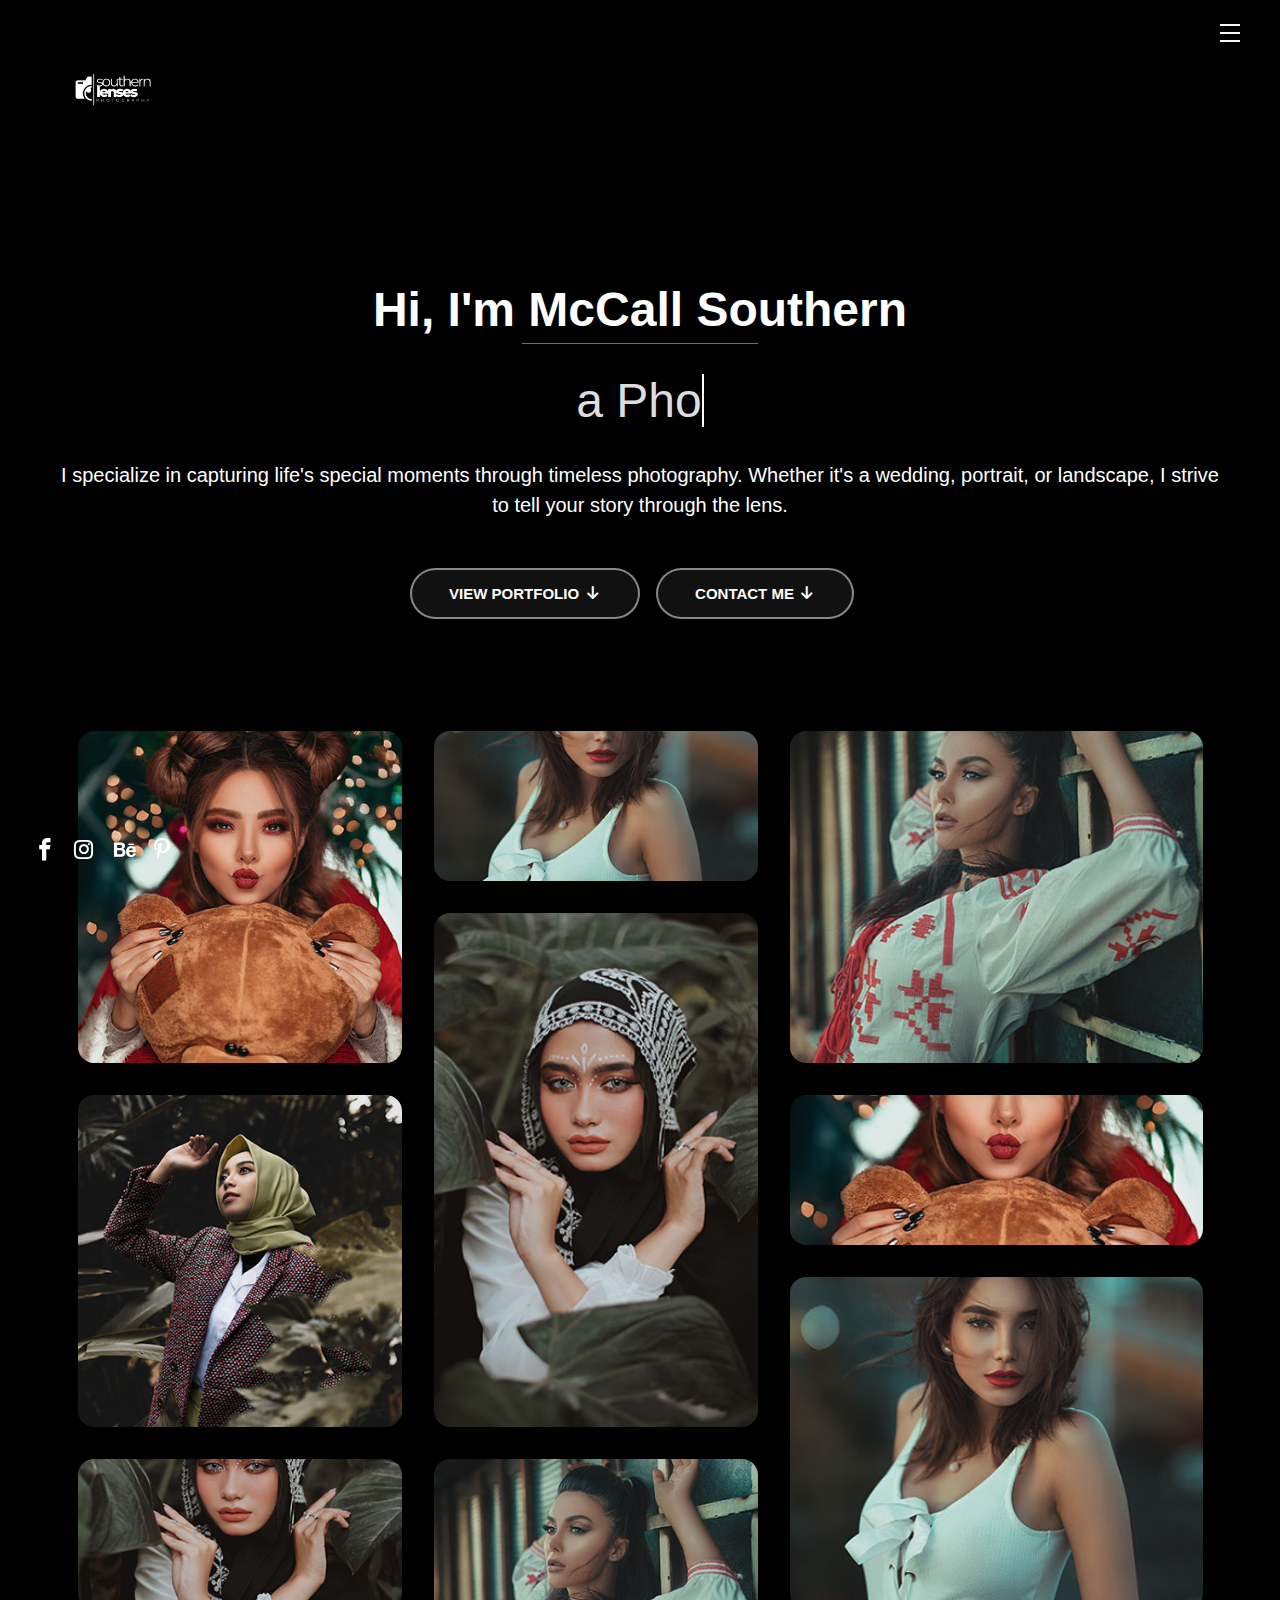
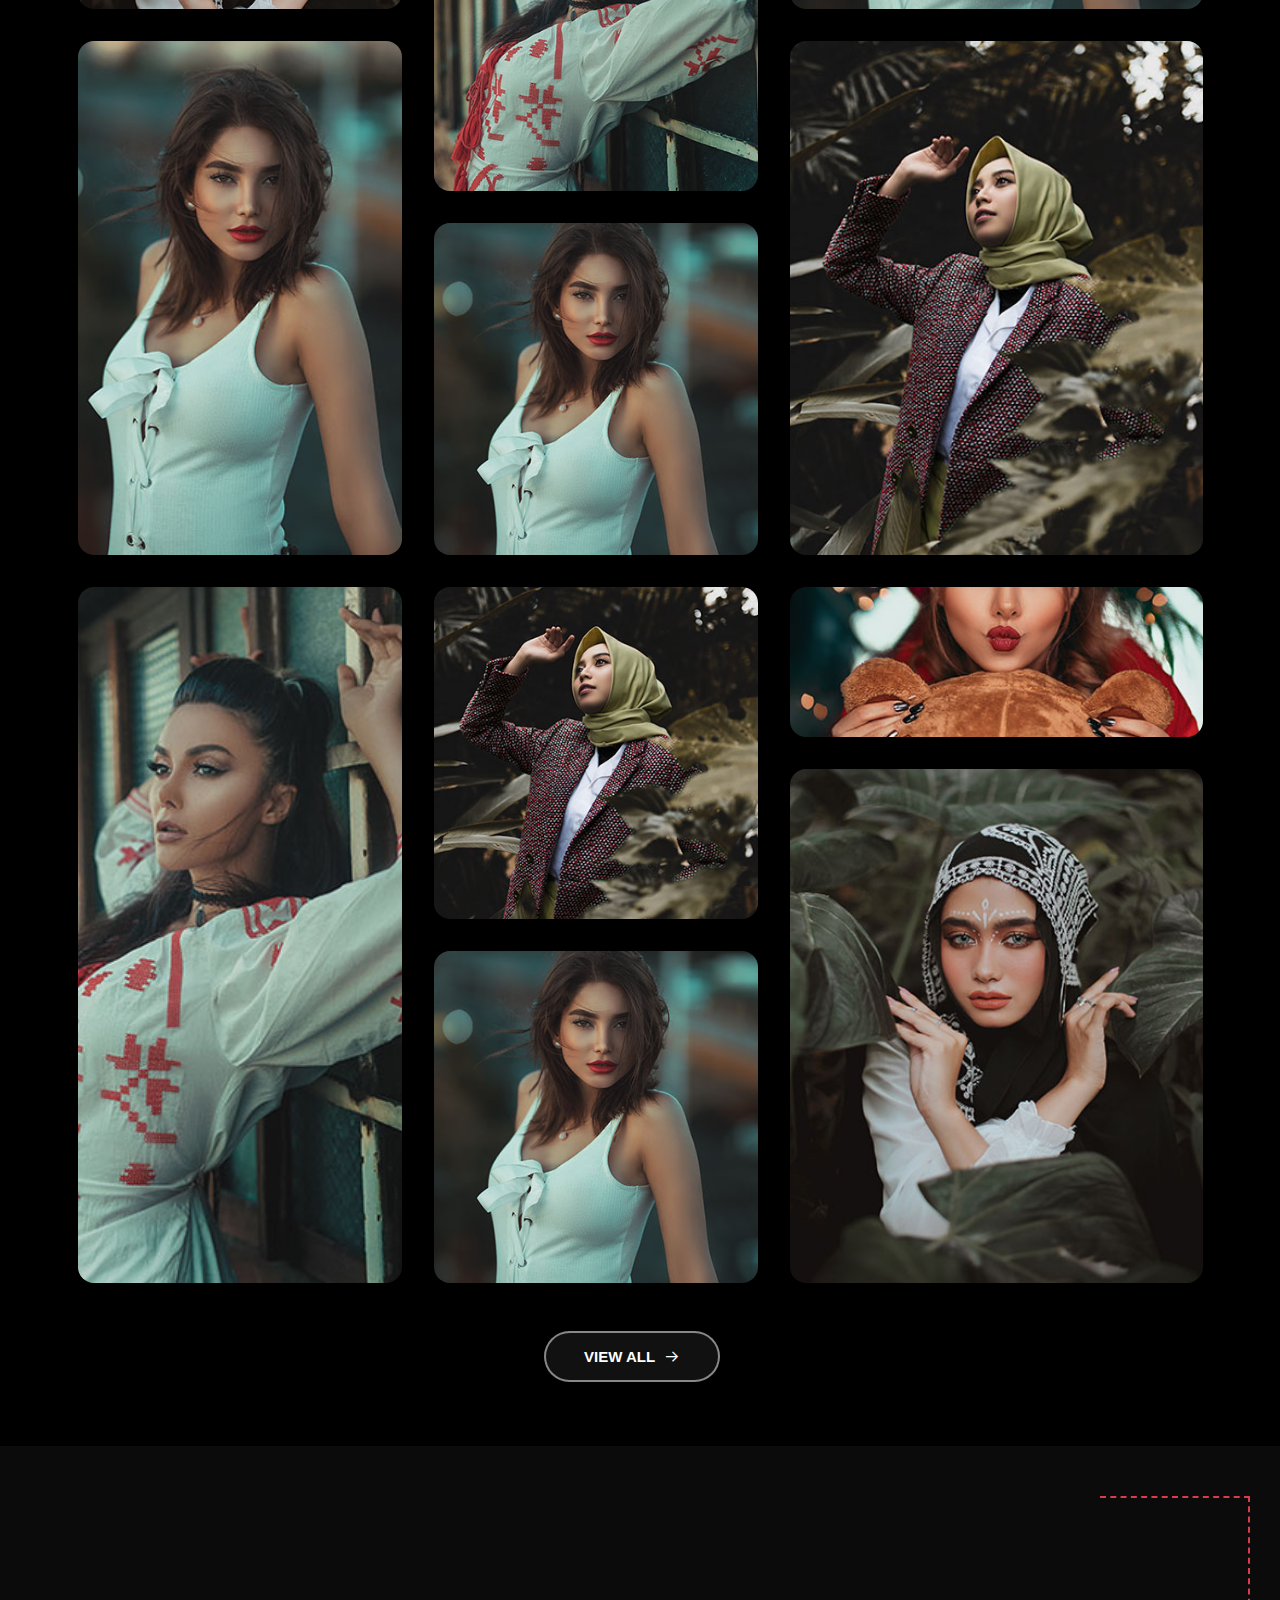
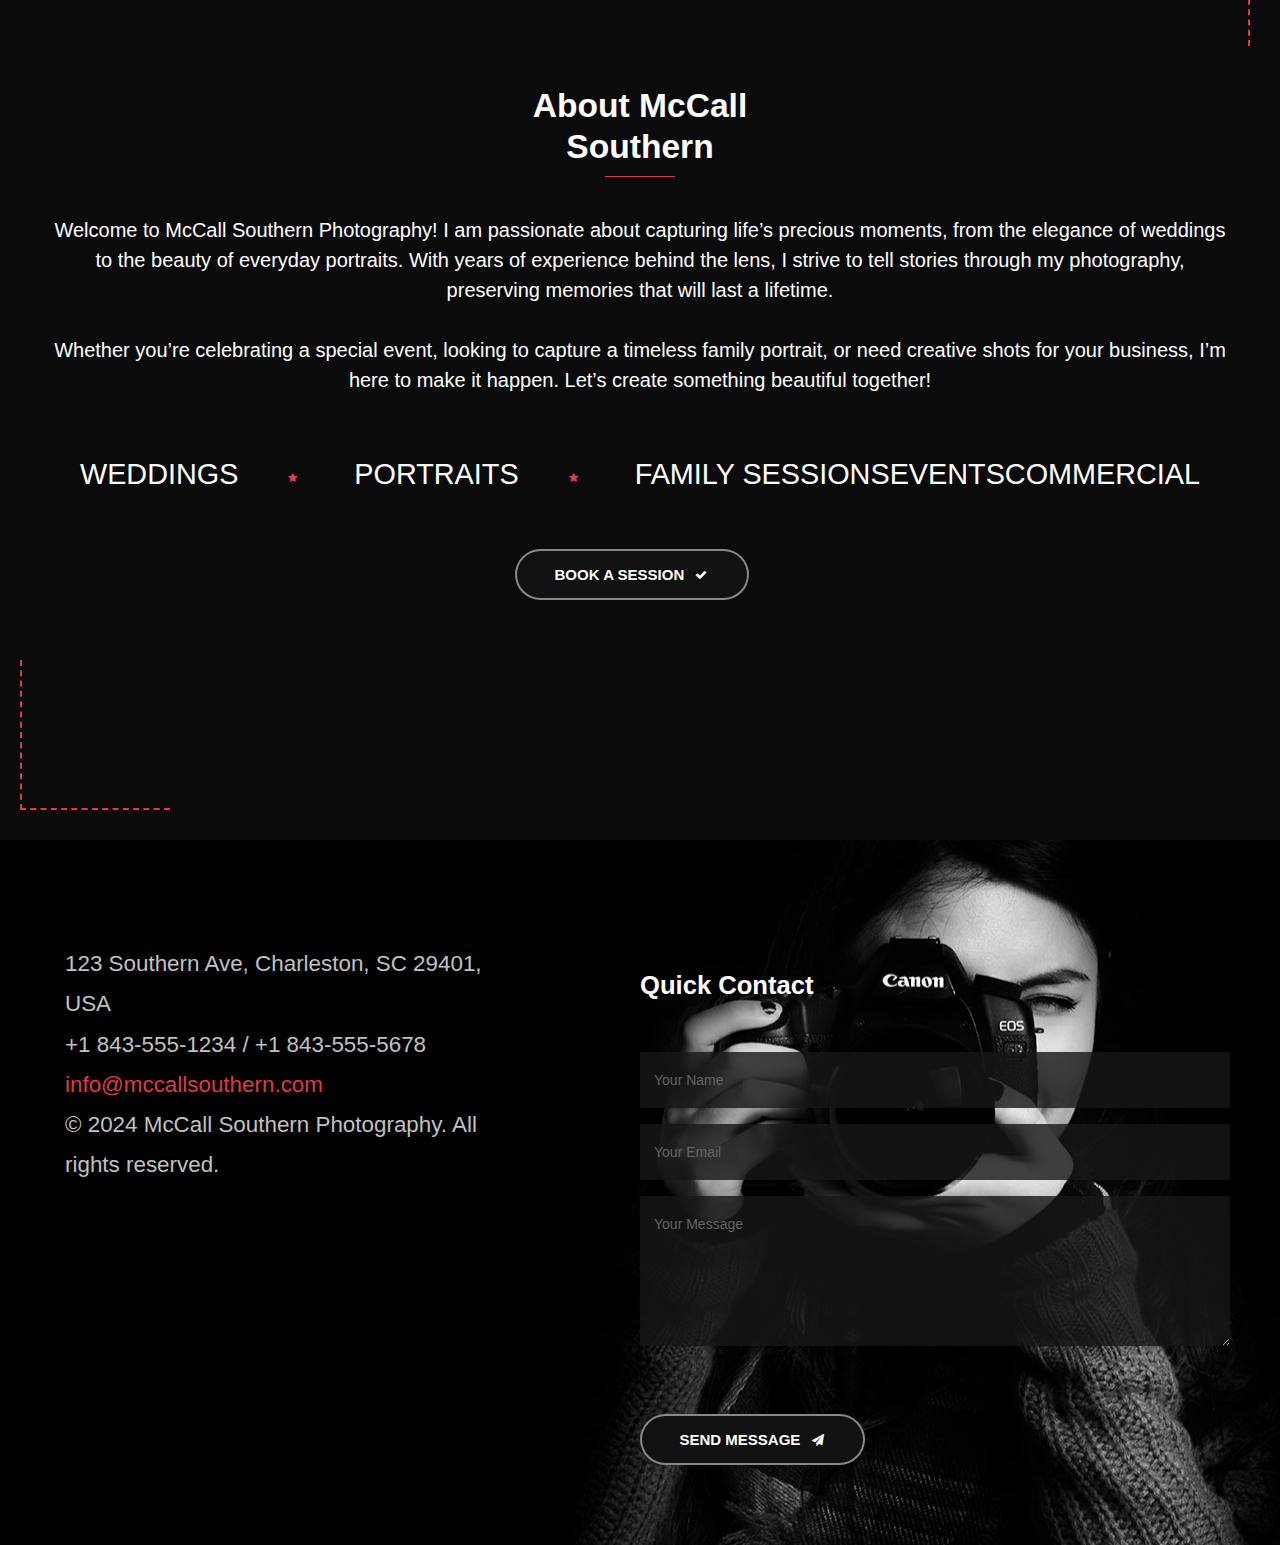
==== index.html @ d6b061a8 "Implemented most of the functionalities including stripe" ====
<!DOCTYPE html>
<html>

<head>
    <!-- Updated title for branding and SEO -->
    <title>McCall Southern Photography - Professional Photographer Portfolio & Services</title>

    <!-- Standard meta tags -->
    <meta charset="utf-8">
    <meta http-equiv="X-UA-Compatible" content="IE=edge">
    <meta name="viewport" content="width=device-width, initial-scale=1.0">
    <meta name="format-detection" content="telephone=no">
    <meta name="apple-mobile-web-app-capable" content="yes">

    <!-- Updated meta for SEO -->
    <meta name="author" content="McCall Southern Photography">
    <meta name="keywords" content="photography, professional photography, portfolio, wedding photography, event photography, family portraits, online galleries, photography services, photo editing, photo studio, McCall Southern">
    <meta name="description" content="McCall Southern Photography offers professional photography services including wedding photography, portraits, and events. Explore our portfolio and book sessions online.">

    <!-- Social media meta tags for improved sharing -->
    <meta property="og:title" content="McCall Southern Photography - Professional Photographer Portfolio & Services">
    <meta property="og:description" content="Explore McCall Southern Photography's portfolio and book professional photography sessions online. Offering weddings, portraits, events, and more.">
    <meta property="og:image" content="https://yourwebsite.com/assets/og-image.jpg">
    <!-- Replace with actual image URL -->
    <meta property="og:url" content="https://yourwebsite.com">
    <meta name="twitter:card" content="summary_large_image">
    <meta name="twitter:title" content="McCall Southern Photography">
    <meta name="twitter:description" content="Explore McCall Southern Photography's portfolio and book professional photography sessions online.">

    <!-- Canonical URL for SEO -->
    <link rel="canonical" href="https://yourwebsite.com">

    <!-- Stylesheets -->
    <link rel="stylesheet" type="text/css" href="css/normalize.css">
    <link rel="stylesheet" type="text/css" href="css/vendor.css">
    <link rel="stylesheet" type="text/css" href="fonts/icomoon/icomoon.css">
    <link rel="stylesheet" type="text/css" href="style.css">

    <!-- Favicon for branding -->
    <link rel="icon" href="images/favicon.ico" type="image/x-icon">
    <!-- Replace with actual favicon -->
</head>


<body class="bg-black">

    <div class="preloader">
        <svg>
	  <g>
	    <path d="M 50,100 A 1,1 0 0 1 50,0"/>
	  </g>
	  <g>
	    <path d="M 50,75 A 1,1 0 0 0 50,-25"/>
	  </g>
	  <defs>
	    <linearGradient id="gradient" x1="0%" y1="0%" x2="0%" y2="100%">
	      <stop offset="0%" style="stop-color:#FF56A1;stop-opacity:1" />
	      <stop offset="100%" style="stop-color:#FF9350;stop-opacity:1" />
	    </linearGradient>
	  </defs>
	</svg>
    </div>

    <div class="nav nav-overlay">
        <div class="nav__content">
            <ul class="nav__list">
                <li class="nav__list-item active-nav"><a href="index.html" class="hover-target">Home</a></li>
                <li class="nav__list-item"><a href="about.html" class="hover-target">About</a></li>
                <li class="nav__list-item"><a href="services.html" class="hover-target">Services</a></li>
                <li class="nav__list-item"><a href="portfolio.html" class="hover-target">Portfolio</a></li>
                <li class="nav__list-item"><a href="testimonials.html" class="hover-target">Testimonials</a></li>
                <li class="nav__list-item"><a href="blog.php" class="hover-target">Blog</a></li>
                <li class="nav__list-item"><a href="faq.html" class="hover-target">FAQ</a></li>
                <li class="nav__list-item"><a href="shop.php" class="hover-target">Shop</a></li>
                <li class="nav__list-item"><a href="cart.php" class="hover-target">Cart</a></li>
                <li class="nav__list-item"><a href="contact.html" class="hover-target">Contact</a></li>
            </ul>
        </div>
    </div>

    <header id="header" class="light">
        <div id="header-wrap">
            <nav id="navbar">
                <div class="main-logo">
                    <a href="index.html">
                        <img src="images/logo.png" alt="McCall Southern Photography Logo" style="max-width: 150px; height: auto;">
                    </a>
                </div>


                <div class="action-menu">
                    <input id="menu-toggle" type="checkbox" />
                    <label class="menu-btn" for="menu-toggle">
                        <span></span>
                    </label>
                </div>
                <!--action-menu-->
            </nav>
        </div>
        <!--header-wrap-->
    </header>


    <div id="billboard">
        <div class="container">
            <div class="row">
                <div class="billboard-content d-flex mt-6 align-center">

                    <div class="light text-center">
                        <!-- Updated title with business name -->
                        <h1 class="section-title mb-4">Hi, <strong>I'm McCall Southern</strong></h1>

                        <!-- Updated typewriter effect with business-related roles -->
                        <span class="designation typewrite" data-period="500" data-type='[ "a Photographer", "Visual Storyteller", "Capturing Timeless Moments" ]'></span>

                        <!-- Updated description with relevant content -->
                        <p class="pt-3">I specialize in capturing life's special moments through timeless photography. Whether it's a wedding, portrait, or landscape, I strive to tell your story through the lens.</p>

                        <div class="button-container d-flex justify-content-center mt-5">
                            <!-- Updated buttons with appropriate links -->
                            <a href="portfolio.html" class="btn btn-pill btn-large btn-outline-light mr-3"><span>View Portfolio</span><i class="icon icon-arrow-down2"></i></a>

                            <a href="contact.html" class="btn btn-pill btn-large btn-outline-light mr-3"><span>Contact Me</span><i class="icon icon-arrow-down2"></i></a>
                        </div>
                        <!--button-box-->
                    </div>
                    <!--text-content-->

                    <!-- Social links remain unchanged, but you can update them with the business' actual links -->
                    <div class="social-links">
                        <ul class="list-unstyled d-flex">
                            <li class="mr-3"><a href="#"><i class="icon icon-facebook m-1"></i></a></li>
                            <li class="mr-3"><a href="#"><i class="icon icon-instagram m-1"></i></a></li>
                            <li class="mr-3"><a href="#"><i class="icon icon-behance m-1"></i></a></li>
                            <li><a href="#"><i class="icon icon-pinterest-p m-1"></i></a></li>
                        </ul>
                    </div>
                    <!--social-links-->
                </div>
            </div>
        </div>
    </div>

    <!--billboard-->

    <section class="portfolio-wrap fancyboxeffect light padding-medium">


        <div class="d-flex flex-wrap col-md-12">
            <div class="portfolio-container">
                <div>
                    <a class="image-link" rel="gallery" href="images/largemodel1.jpg">
                        <img src="images/model1.jpg" alt="model" class="galleryImg">
                    </a>
                </div>
                <div>
                    <a class="image-link" href="images/largemodel2.jpg">
                        <img src="images/model2.jpg" alt="model" class="galleryImg">
                    </a>
                </div>
                <div>
                    <a class="image-link" href="images/largemodel3.jpg">
                        <img src="images/model3.jpg" alt="model" class="galleryImg">
                    </a>
                </div>
                <div>
                    <a class="image-link" href="images/largemodel4.jpg">
                        <img src="images/model4.jpg" alt="model" class="galleryImg">
                    </a>
                </div>
                <div>
                    <a class="image-link" href="images/largemodel5.jpg">
                        <img src="images/model5.jpg" alt="model" class="galleryImg">
                    </a>
                </div>
                <div>
                    <a class="image-link" href="images/largemodel6.jpg">
                        <img src="images/model1.jpg" alt="model" class="galleryImg">
                    </a>
                </div>
                <div>
                    <a class="image-link" href="images/largemodel5.jpg">
                        <img src="images/model5.jpg" alt="model" class="galleryImg">
                    </a>
                </div>
                <div>
                    <a class="image-link" href="images/largemodel2.jpg">
                        <img src="images/model2.jpg" alt="model" class="galleryImg">
                    </a>
                </div>

                <div>
                    <a class="image-link" href="images/largemodel2.jpg">
                        <img src="images/model2.jpg" alt="model" class="galleryImg">
                    </a>
                </div>
                <div>
                    <a class="image-link" href="images/largemodel3.jpg">
                        <img src="images/model3.jpg" alt="model" class="galleryImg">
                    </a>
                </div>
                <div>
                    <a class="image-link" href="images/largemodel4.jpg">
                        <img src="images/model4.jpg" alt="model" class="galleryImg">
                    </a>
                </div>
                <div>
                    <a class="image-link" href="images/largemodel2.jpg">
                        <img src="images/model2.jpg" alt="model" class="galleryImg">
                    </a>
                </div>
                <div>
                    <a class="image-link" href="images/largemodel3.jpg">
                        <img src="images/model3.jpg" alt="model" class="galleryImg">
                    </a>
                </div>
                <div>
                    <a class="image-link" href="images/largemodel4.jpg">
                        <img src="images/model4.jpg" alt="model" class="galleryImg">
                    </a>
                </div>
                <div>
                    <a class="image-link" href="images/largemodel2.jpg">
                        <img src="images/model2.jpg" alt="model" class="galleryImg">
                    </a>
                </div>

                <div>
                    <a class="image-link" href="images/largemodel1.jpg">
                        <img src="images/model1.jpg" alt="model" class="galleryImg">
                    </a>
                </div>
                <div>
                    <a class="image-link" href="images/largemodel5.jpg">
                        <img src="images/model5.jpg" alt="model" class="galleryImg">
                    </a>
                </div>

            </div>
        </div>
        <!--col-md-12-->

        <div class="pix_btn btn-click text-center">
            <a href="#" class="btn btn-pill btn-large btn-outline-light mr-3"><span>View all</span> 
		<i class="icon icon-arrow-thin-right"></i></a>
        </div>

    </section>

    <section class="about-us bg-grey light padding-xlarge">
        <div class="container">
            <div class="row">
                <div class="border-top-right"></div>
                <!--border-top-right-->
                <div class="border-left-bottom"></div>
                <!--border-left-bottom-->
                <div class="section-header text-center">
                    <h2 class="section-title mb-5">About McCall Southern</h2>
                    <p>Welcome to McCall Southern Photography! I am passionate about capturing life’s precious moments, from the elegance of weddings to the beauty of everyday portraits. With years of experience behind the lens, I strive to tell stories
                        through my photography, preserving memories that will last a lifetime.</p>
                    <p>Whether you’re celebrating a special event, looking to capture a timeless family portrait, or need creative shots for your business, I’m here to make it happen. Let’s create something beautiful together!</p>
                </div>
                <div class="pg-features flex-container mt-4">
                    <ul class="list-unstyled m-auto d-flex text-uppercase">
                        <li><a href="#">Weddings</a><i class="icon icon-star"></i></li>
                        <li><a href="#">Portraits</a><i class="icon icon-star"></i></li>
                        <li><a href="#">Family Sessions</a></li>
                        <li><a href="#">Events</a></li>
                        <li><a href="#">Commercial</a></li>
                    </ul>
                </div>
                <!--pg-features-->
            </div>
            <div class="pix_btn btn-click text-center mt-5">
                <a href="contact.html" class="btn btn-pill btn-large btn-outline-light mr-3" data-hover="click">
                    <span>Book a Session</span>
                    <i class="icon icon-check"></i>
                </a>
            </div>
        </div>
    </section>


    <footer id="footer" class="bg-black light padding-xlarge" style="background-image: url(images/photography.jpg); background-position: right; background-repeat: no-repeat;">
        <div class="container">
            <div class="row">
                <div class="contact-information mt-4 d-flex">
                    <div class="contact-detail col-md-6">
                        <div class="detail mr-6 mb-4">
                            <ul class="list-unstyled colored-grey text-large">
                                <li>123 Southern Ave, Charleston, SC 29401, USA</li>
                                <li>+1 843-555-1234 / +1 843-555-5678</li>
                                <li><a href="mailto:info@mccallsouthern.com" class="colored">info@mccallsouthern.com</a></li>
                                <li>© 2024 McCall Southern Photography. All rights reserved.</li>
                            </ul>
                        </div>
                        <!--detail-->
                    </div>
                    <!--contact-detail-->

                    <div class="col-md-6 p-0">
                        <div class="container">
                            <div class="row">
                                <h3>Quick Contact</h3>
                                <form action="https://www.mccallsouthern.com/contact.php" class="contact-form d-flex flex-wrap mt-4">
                                    <input type="text" name="name" placeholder="Your Name" class="name mb-3" required>
                                    <input type="email" name="email" placeholder="Your Email" class="mb-3" required>
                                    <textarea name="message" placeholder="Your Message" style="height: 150px;" required></textarea>

                                    <div class="pix_btn btn-click text-center mt-5">
                                        <button type="submit" class="btn btn-pill btn-large btn-outline-light mr-3" data-hover="click">
                                            <span>Send Message</span>
                                            <i class="icon icon-paper-plane"></i>
                                        </button>
                                    </div>
                                </form>
                            </div>
                        </div>
                    </div>
                    <!--col-md-6-->
                </div>
                <!--contact-information-->
            </div>
        </div>
    </footer>

    <script src="js/jquery-1.11.0.min.js"></script>
    <script type="text/javascript" src="js/plugins.js"></script>
    <script type="text/javascript" src="js/script.js"></script>

</body>


</html>
---- fonts/icomoon/icomoon.css ----
@font-face {
  font-family: 'icomoon';
  src:  url('fonts/icomoonc471.eot?lvocsa');
  src:  url('fonts/icomoonc471.eot?lvocsa#iefix') format('embedded-opentype'),
    url('fonts/icomoonc471.ttf?lvocsa') format('truetype'),
    url('fonts/icomoonc471.woff?lvocsa') format('woff'),
    url('fonts/icomoonc471.svg?lvocsa#icomoon') format('svg');
  font-weight: normal;
  font-style: normal;
  font-display: block;
}

[class^="icon-"], [class*=" icon-"] {
  /* use !important to prevent issues with browser extensions that change fonts */
  font-family: 'icomoon' !important;
  speak: never;
  font-style: normal;
  font-weight: normal;
  font-variant: normal;
  text-transform: none;
  line-height: 1;

  /* Better Font Rendering =========== */
  -webkit-font-smoothing: antialiased;
  -moz-osx-font-smoothing: grayscale;
}

.icon-fullscreen:before {
  content: "\e900";
}
.icon-camera:before {
  content: "\e90f";
}
.icon-arrow-up2:before {
  content: "\ea3a";
}
.icon-arrow-down2:before {
  content: "\ea3e";
}
.icon-facebook:before {
  content: "\ea90";
}
.icon-twitter:before {
  content: "\ea96";
}
.icon-youtube:before {
  content: "\ea9d";
}
.icon-behance:before {
  content: "\eaa8";
}
.icon-plus:before {
  content: "\f067";
}
.icon-star:before {
  content: "\f005";
}
.icon-check:before {
  content: "\f00c";
}
.icon-search:before {
  content: "\f002";
}
.icon-linkedin-square:before {
  content: "\f08c";
}
.icon-bars:before {
  content: "\f0c9";
}
.icon-navicon:before {
  content: "\f0c9";
}
.icon-reorder:before {
  content: "\f0c9";
}
.icon-angle-left:before {
  content: "\f104";
}
.icon-angle-right:before {
  content: "\f105";
}
.icon-angle-up:before {
  content: "\f106";
}
.icon-angle-down:before {
  content: "\f107";
}
.icon-instagram:before {
  content: "\f16d";
}
.icon-paper-plane:before {
  content: "\f1d8";
}
.icon-send:before {
  content: "\f1d8";
}
.icon-pinterest-p:before {
  content: "\f231";
}
.icon-arrow-thin-left:before {
  content: "\e902";
}
.icon-arrow-thin-right:before {
  content: "\e903";
}
---- style.css ----
/*
Template Name: Christina
Template URI: https://demo.templatesjungle.com/christina/
Author: TemplatesJungle
Author URI: https://templatesjungle.com/
Description: Fashion Photographer is specially designed product packaged for Fashion Photographer by TemplatesJungle.
*/


/*--------------------------------------------------------------
This is main CSS file that contains custom style rules used in this template
--------------------------------------------------------------*/


/*------------------------------------*\
    Table of contents
\*------------------------------------*/


/*
1. Normalize
2. Base Styles
  - Clearfix
  - Floating & Alignment
3. Typography
4. Divider Styles
5. Image Styles
  - Image with Caption
6. Form Styles
7. Button Styles
  - Button Sizes
  - Button Shapes
  - Button Color Scheme
8. Grid Layout
  - Rows
  - Columns
  - Column with Border
  - Responsive Utilities
9. Table Styles
10. Site Structure

/*--------------------------------------------------------------
/** 1. Normalize
--------------------------------------------------------------*/

html,
body {
    position: relative;
    width: 100%;
    height: 100%;
}

html {
    font-size: 100%;
    font-family: sans-serif;
    -ms-text-size-adjust: 100%;
    -webkit-text-size-adjust: 100%;
}

body {
    margin: 0;
    font-style: normal;
    -ms-text-size-adjust: 100%;
    -webkit-text-size-adjust: 100%;
    text-rendering: optimizeLegibility
}

article,
aside,
details,
figcaption,
figure,
footer,
header,
main,
menu,
nav,
section,
summary {
    display: block;
}

audio,
canvas,
progress,
video {
    display: inline-block;
    vertical-align: baseline;
}

audio:not([controls]) {
    display: none;
    height: 0;
}

[hidden],
template {
    display: none;
}

a {
    background-color: transparent;
    outline: 0;
    text-decoration: none;
    cursor: pointer;
    -webkit-text-decoration-skip: objects;
    -webkit-transition: all 0.3s ease;
    transition: all 0.3s ease;
}

abbr[title] {
    border-bottom: none;
    text-decoration: underline;
    text-decoration: underline dotted;
}

b,
strong,
.strong {
    font-weight: bolder;
}

dfn {
    font-style: italic;
}

mark {
    background-color: #ff0;
    color: #000;
}

small {
    font-size: 80%;
}

sub,
sup {
    font-size: 75%;
    line-height: 0;
    position: relative;
    vertical-align: baseline;
}

sup {
    top: -0.5em;
}

h1 {
    font-size: 2em;
    margin: 0.67em 0;
}

h1,
h2,
h3,
h4,
h5,
h6,
ul,
ol,
dl,
li,
dd,
small {
    padding: 0;
}

img {
    border: 0;
}

svg:not(:root) {
    overflow: hidden;
    display: block;
}

figure {
    margin: 1em 40px;
}

hr {
    height: 0;
    overflow: visible;
    -webkit-box-sizing: content-box;
    -moz-box-sizing: content-box;
    box-sizing: content-box;
}

pre {
    overflow: auto;
}

code,
kbd,
pre,
samp {
    font-family: Courier, monospace;
    font-size: 1em;
}

blockquote::before,
blockquote::after,
q::before,
q::after {
    content: '';
}

blockquote,
q {
    quotes: "" "";
    padding: 2em 0;
    margin-left: 0;
    margin-bottom: 2em;
    font-size: x-large;
    font-family: serif;
    font-style: italic;
    border-top: 1px solid #111;
    border-bottom: 1px solid #111;
}

button,
input,
optgroup,
select,
textarea {
    color: inherit;
    font: inherit;
    margin: 0;
}

button,
input {
    overflow: visible;
}

button,
select {
    text-transform: none;
}

select {
    text-indent: 45px;
}

button,
html input[type="button"],
input[type="reset"],
input[type="submit"] {
    -webkit-appearance: button;
    cursor: pointer;
}

button[disabled],
html input[disabled] {
    cursor: default;
}

button::-moz-focus-inner,
input::-moz-focus-inner {
    border: 0;
    padding: 0;
}

input {
    line-height: normal;
}

input[type="checkbox"],
input[type="radio"] {
    padding: 0;
    outline: 0;
    -webkit-box-sizing: border-box;
    -moz-box-sizing: border-box;
    box-sizing: border-box;
}

input[type="number"]::-webkit-inner-spin-button,
input[type="number"]::-webkit-outer-spin-button {
    height: auto;
}

input[type="search"] {
    -webkit-appearance: textfield;
    outline-offset: -2px;
}

input[type="search"]::-webkit-search-cancel-button,
input[type="search"]::-webkit-search-decoration {
    -webkit-appearance: none;
}

::-webkit-file-upload-button {
    -webkit-appearance: button;
    font: inherit;
}

fieldset {
    border: 1px solid #c0c0c0;
    margin: 0 2px;
    padding: 0.35em 0.625em 0.75em;
}

legend {
    border: 0;
    padding: 0;
}

textarea {
    overflow: auto;
}

optgroup {
    font-weight: bold;
}

table {
    border-collapse: collapse;
    border-spacing: 0;
    width: 100%;
}

td,
th {
    padding: 0;
}


/*--------------------------------------------------------------
/** 2. Base Styles
--------------------------------------------------------------*/

*,
*::before,
*::after {
    -webkit-box-sizing: border-box;
    -moz-box-sizing: border-box;
    box-sizing: border-box;
}

html {
    box-sizing: border-box;
}

body {
    font-family: Raleway, sans-serif;
    line-height: 1.8;
    color: #111;
}

body.no-scroll {
    overflow: hidden;
}

a {
    color: #111;
}

a:hover {
    color: #d93c4d;
    text-decoration: none;
}

ul,
ol {
    margin-top: 0;
    margin-bottom: 0;
    margin-left: 0;
    padding: 0;
}

ul ul,
ol ul,
ul ol,
ol ol {
    margin-top: 0;
    margin-bottom: 0;
}

ul li,
ol li {
    margin-bottom: 0;
    outline: 0;
}

ul li.active a {
    text-decoration: none;
}

ul li a {
    color: #151515;
}

ul li a:hover {
    text-decoration: none;
}

ul li:last-child,
ol li:last-child {
    margin-bottom: 0;
}

.list-unstyled {
    padding-left: 0;
    list-style: none;
}

.list-inline {
    padding-left: 0;
    list-style: none;
    margin-left: -0.5rem;
}

.list-inline>li {
    display: inline-block;
    padding-left: 1rem;
    padding-right: 1rem;
}

dl {
    margin-top: 0;
    margin-bottom: 2rem;
}

dt,
dd {
    line-height: 1.42857143;
}

dt {
    font-weight: bold;
}

dd {
    margin-left: 0;
}

button,
input,
select,
textarea {
    font-family: inherit;
    font-size: inherit;
    line-height: inherit;
    outline: 0;
}

figure {
    margin: 0;
    line-height: 1;
}

img {
    display: inline-block;
    border: 0;
    max-width: 100%;
    height: auto;
    vertical-align: middle;
}

::selection {
    background: #d93c4d;
    color: #fff;
    text-shadow: none;
}

::-moz-selection {
    background: #d93c4d;
    color: #fff;
    text-shadow: none;
}

::-webkit-input-placeholder {
    color: #646464;
    /* WebKit browsers */
    -webkit-transition: color .2s;
    transition: color .2s;
}

::-moz-placeholder {
    color: #646464;
    /* Mozilla Firefox 19+ */
    -webkit-transition: color .2s;
    transition: color .2s;
}

:-ms-input-placeholder {
    color: #646464;
    /* Internet Explorer 10+ */
    -webkit-transition: color .2s;
    transition: color .2s;
}

::placeholder {
    color: #646464;
    -webkit-transition: color .2s;
    transition: color .2s;
}

.fade-in-page {
    -webkit-animation: fade-in ease-in-out 1.3s both;
    -moz-animation: fade-in ease-in-out 1.3s both;
    animation: fade-in ease-in-out 1.3s both
}

@-webkit-keyframes fade-in {
    0% {
        opacity: 0;
    }
    100% {
        opacity: 1;
    }
}

@-moz-keyframes fade-in {
    0% {
        opacity: 0;
    }
    100% {
        opacity: 1;
    }
}

@keyframes fade-in {
    0% {
        opacity: 0;
    }
    100% {
        opacity: 1;
    }
}


/* - Clearfix
------------------------------------------------------------- */

.clearfix::before,
.clearfix::after,
.container::before,
.container::after,
.container-fluid::before,
.container-fluid::after,
.row::before,
.row::after,
.general-section::before,
.general-section::after,
.full-width-section::before,
.full-width-section::after,
.tabs::before,
.tabs::after {
    content: "";
    display: table;
    line-height: 0;
}

.clearfix::after,
.container::after,
.container-fluid::after,
.row::after,
.general-section::after,
.full-width-section::after,
.tabs-section::after {
    clear: both;
}


/* - Floating & Alignment
------------------------------------------------------------- */

.align-left {
    float: left;
    text-align: left;
}

.align-right {
    float: right;
    text-align: right;
}

.align-center {
    display: block;
    margin-left: auto;
    margin-right: auto;
    text-align: center;
}

.vertical-align {
    position: relative;
    top: 50%;
    -webkit-transform: translateY(-50%);
    transform: translateY(-50%);
}

.vertical-align-children {
    display: -webkit-flex;
    display: -moz-flex;
    display: -ms-flexbox;
    display: flex;
    align-items: center;
    -webkit-align-items: center;
    justify-content: center;
    -webkit-justify-content: center;
    flex-direction: row;
    -webkit-flex-direction: row;
}

@media only screen and (max-width: 991px) {
    .vertical-align-children {
        display: block;
    }
}


/*--------------------------------------------------------------
/** 3. Typography
--------------------------------------------------------------*/

h1,
.h1,
h2,
.h2,
h3,
.h3,
h4,
.h4,
h5,
.h5,
h6,
.h6 {
    font-weight: 700;
    line-height: 1.2;
    color: #333;
}

h4,
h5,
h6 {
    margin-top: 0;
    margin-bottom: 5px;
}

h5,
h6 {
    letter-spacing: 1px;
}

.h1,
h1 {
    font-size: 3em;
    line-height: 1;
}

.h2,
h2 {
    font-size: 2.1em;
    line-height: 1.2;
}

.h3,
h3 {
    font-size: 1.6em;
    line-height: 1.3;
}

.h4,
h4 {
    font-size: 1.8em;
    line-height: 1.25;
}

.h5,
h5 {
    font-size: 1.3em;
    line-height: 1.25;
    letter-spacing: 0.03em;
}

h6,
.h6 {
    font-size: 0.9em;
    line-height: 1.4;
}

h1 small,
h2 small,
h3 small,
h4 small,
h5 small,
h6 small {
    font-size: 75%;
}

h1 a,
h2 a,
h3 a,
h4 a,
h5 a,
h6 a {
    font-weight: inherit;
    color: inherit;
    text-decoration: none;
}

h2 a:hover,
h3 a:hover,
h3.post-title a:hover {
    color: #e0000c;
    text-decoration: none;
}

p {
    margin: 0 0 1.5em;
    font-size: 20px;
    line-height: 1.5;
}

p,
ul,
ol,
dl,
table,
fieldset,
blockquote,
address,
pre {}

p:empty {
    display: none;
}

small {
    font-size: 85%;
}

mark {
    background-color: #fcf8e3;
    padding: 0.28rem;
}

dfn,
cite,
em,
i {
    font-style: italic;
}

pre {
    background-color: rgba(0, 0, 0, 0.025);
    display: block;
    overflow: visible;
    overflow-y: hidden;
    position: relative;
    margin: 3rem 0;
    padding: 20px 20px 20px 40px;
    font-size: 14px;
    line-height: 1.6;
}

pre::before {
    content: "";
    background: url("data:image/svg+xml;charset=utf8,%3Csvg xmlns='http://www.w3.org/2000/svg' width='32' height='32' fill='white' viewBox='0 0 32 32'%3E%3Cpath d='M10,23.7l-0.9,0.9c-0.2,0.2-0.6,0.2-0.8,0l-8.2-8.2c-0.2-0.2-0.2-0.6,0-0.8l8.2-8.2c0.2-0.2,0.6-0.2,0.8,0L10,8.3c0.2,0.2,0.2,0.6,0,0.8L3.1,16l6.9,6.9C10.2,23.1,10.2,23.5,10,23.7L10,23.7zM20.3,5l-6.5,22.6c-0.1,0.3-0.4,0.5-0.7,0.4L12,27.7c-0.3-0.1-0.5-0.4-0.4-0.7l6.5-22.6c0.1-0.3,0.4-0.5,0.7-0.4L20,4.3C20.2,4.4,20.4,4.7,20.3,5z M31.8,16.4l-8.2,8.2c-0.2,0.2-0.6,0.2-0.8,0L22,23.7c-0.2-0.2-0.2-0.6,0-0.8l6.9-6.9L22,9.1c-0.2-0.2-0.2-0.6,0-0.8l0.9-0.9c0.2-0.2,0.6-0.2,0.8,0l8.2,8.2C32.1,15.8,32.1,16.2,31.8,16.4L31.8,16.4z'/%3E%3C/svg%3E") no-repeat center center;
    background-position: center 5px;
    background-size: 16px;
    background-color: rgba(0, 0, 0, 0.5);
    position: absolute;
    top: 0;
    left: 0;
    height: 100%;
    padding: 0 0 0 25px;
    z-index: 5;
}

code,
kbd,
var {
    font-size: 14px;
}

code {
    background-color: #f9f2f4;
    border-radius: 4px;
    padding: 2px 4px;
    color: #c7254e;
}

abbr {
    border-bottom: 0.1px dotted #666;
    cursor: help;
}

.two-column {
    -webkit-column-count: 2;
    -moz-column-count: 2;
    column-count: 2;
    -webkit-column-gap: 30px;
    -moz-column-gap: 30px;
    column-gap: 30px;
}

@media only screen and (max-width: 767px) {
    .two-column {
        -webkit-column-count: 1;
        -moz-column-count: 1;
        column-count: 1;
        -webkit-column-gap: 0px;
        -moz-column-gap: 0px;
        column-gap: 0px;
    }
}

.dropcap {
    float: left;
    display: inline-block;
    margin: 6px 10px -6px 0;
    font-size: 550%;
    font-weight: 500;
    text-align: center;
    line-height: .8em;
    color: #121212;
}

.text-lead .dropcap {
    margin-top: 0;
}

.dropcap::first-letter {
    text-transform: uppercase;
}

.highlight {
    background-color: #ff9697;
    color: #fff;
    border-radius: 4px;
    padding: 2px 4px;
    font-size: 90%;
    font-weight: normal;
    text-transform: none;
}

.highlight.light {
    background: #ffff99;
    color: #121212;
}

.highlight.dark {
    background: #101010;
}

.colored {
    color: #d93c4d !important;
}

.color-primary {
    color: #333 !important;
}

.color-primary a {
    color: #333 !important;
}

.colored-grey {
    color: #c1c1c1 !important;
}

a.colored-grey:hover {
    color: #d93c4d !important;
}

.text-left {
    text-align: left;
}

.text-right {
    text-align: right;
}

.text-center {
    text-align: center;
}

.text-justify {
    text-align: justify;
}

.text-nowrap {
    white-space: nowrap;
}

.text-lowercase {
    text-transform: lowercase;
}

.text-uppercase {
    text-transform: uppercase;
}

.text-capitalize {
    text-transform: capitalize;
}

.text-italic {
    font-style: italic;
}

.text-lead {
    font-size: 280%;
    line-height: 1.2em;
    font-weight: 500;
}

.text-muted {
    color: #777;
}

.text-pri {
    color: #ff9697;
}

.text-hide {
    font: 0/0 a;
    color: transparent;
    text-shadow: none;
    background-color: transparent;
    border: 0;
}

@media only screen and (max-width: 575px) {
    .text-lead {
        font-size: 40px;
    }
}


/** . Text Align
--------------------------------------------------------------*/

.text-left {
    text-align: left;
}

.text-right {
    text-align: right;
}

.text-center {
    text-align: center;
}

.text-justify {
    text-align: justify;
}

.text-nowrap {
    white-space: nowrap;
}

.text-lead {
    font-size: 280%;
    line-height: 1.2em;
    font-weight: 500;
}

.text-muted {
    color: #777;
}

.text-pri {
    color: #ff9697;
}

.text-hide {
    font: 0/0 a;
    color: transparent;
    text-shadow: none;
    background-color: transparent;
    border: 0;
}

@media only screen and (max-width: 575px) {
    .text-lead {
        font-size: 40px;
    }
}


/*--------------------------------------------------------------
/** 5. Image Styles
--------------------------------------------------------------*/

img.align-left,
.wp-caption.align-left,
img.align-right,
.wp-caption.align-right {
    max-width: 40%;
}

img.align-left,
.wp-caption.align-left {
    margin: 6px 1em 6px 0;
    margin: 0.4em 2.5em 0.75em 0;
}

img.align-right,
.wp-caption.align-right {
    margin: 6px 0 6px 1em;
    margin: 0.4em 0 0.75em 2.5em;
}

img.align-center,
.wp-caption.align-center {
    display: block;
    margin: 0 auto 1.5em;
    text-align: center;
}

.full-width-img img {
    width: 100%;
}

.img-margin-left img,
.img-margin-right img {
    width: auto;
    max-width: 150%;
}

.img-margin-left {
    text-align: right;
}

.img-margin-left img {
    margin-left: -34rem;
}

.img-margin-right img {
    margin-right: -34rem;
}

.img-rounded {
    border-radius: 0.6rem;
}

.img-thumbnail {
    display: inline-block;
    max-width: 100%;
    height: auto;
    padding: 0.4rem;
    line-height: 1.42857143;
    background-color: #fff;
    border: 0.1rem solid #ddd;
    border-radius: 0.4rem;
    -webkit-transition: all .2s ease-in-out;
    transition: all .2s ease-in-out;
}

.img-circle {
    border-radius: 50%;
}


/* - Image Sizes
------------------------------------------------------------- */

img.bannerImg {
    width: 100%;
    /* Banner in Home Page */
    height: 900px;
}

img.galleryImg {
    width: 100%;
    /* Photogallery in Home Page */
}

img.photographyImg {
    /* Footer Bg in Home Page */
    height: 873px;
}

img.largeImg {
    /* photogallery in Home Page */
    height: 468px;
}

img.smallImg {
    /* Photogallery in Home Page */
    height: 227px;
}


/* - Image with Caption
------------------------------------------------------------- */

.wp-caption {
    margin-bottom: 1.5em;
}

.wp-caption-text,
.wp-caption .wp-caption-text {
    margin: 0.8em 5% 0;
    font-size: 0.8em;
    font-weight: normal;
    line-height: 1.4;
    color: rgba(0, 0, 0, 0.6);
}

@media only screen and (max-width: 767px) {
    .wp-caption.align-right,
    .wp-caption.align-left {
        float: none;
        margin: 0 auto 1.5em;
        padding: 0;
        max-width: 100%;
    }
    .wp-caption.align-right .wp-caption-text,
    .wp-caption.align-left .wp-caption-text {
        text-align: center;
    }
}


/*--------------------------------------------------------------
/** 7. Form Styles
--------------------------------------------------------------*/

form .row {
    padding-bottom: 0;
}

fieldset {
    padding: 0;
    margin: 0;
    border: 0;
    min-width: 0;
}

label,
legend {
    display: block;
    margin-bottom: 0.5em;
    font-size: 13px;
    color: #a7a7a7;
    letter-spacing: 1px;
}

input[type="text"],
input[type="password"],
input[type="date"],
input[type="datetime"],
input[type="email"],
input[type="number"],
input[type="search"],
input[type="tel"],
input[type="time"],
input[type="url"],
textarea,
select,
.form-control {
    background-color: #fff;
    display: block;
    border-right: 1px solid #a9a9a9;
    border-radius: 0;
    padding: 1em;
    width: 100%;
    font-size: 14px;
    line-height: 2;
    color: #121212;
    margin-bottom: 20px;
    -webkit-transition: all 0.3s linear;
    transition: all 0.3s linear;
}

input.form-control,
textarea.form-control,
select.form-control {
    border: 1px solid rgba(226, 226, 226, 1);
    background-color: #f2f2f2;
}

input[type="text"]:focus,
input[type="password"]:focus,
input[type="date"]:focus,
input[type="datetime"]:focus,
input[type="email"]:focus,
input[type="number"]:focus,
input[type="search"]:focus,
input[type="tel"]:focus,
input[type="time"]:focus,
input[type="url"]:focus,
textarea:focus,
select:focus,
.form-control:focus {
    outline: 0;
}

.form-control::-webkit-input-placeholder {
    color: rgba(255, 255, 255, 0.5);
}

.form-control:focus::-webkit-input-placeholder {
    color: #111;
}

.form-control::-moz-placeholder {
    color: rgba(255, 255, 255, 0.5);
}

.form-control:focus::-moz-placeholder {
    color: #111;
}

.form-control:-ms-input-placeholder {
    color: rgba(255, 255, 255, 0.5);
}

.form-control:focus:-ms-input-placeholder {
    color: #111;
}

.form-control::placeholder {
    color: rgba(255, 255, 255, 0.5);
}

.form-control:focus::placeholder {
    color: #8a8987;
}

.form-control::-ms-expand {
    border: 0;
    background-color: transparent;
}

input[type="text"][disabled],
input[type="text"][readonly],
input[type="password"][disabled],
input[type="password"][readonly],
input[type="date"][disabled],
input[type="date"][readonly],
input[type="datetime"][disabled],
input[type="datetime"][readonly],
input[type="email"][disabled],
input[type="email"][readonly],
input[type="number"][disabled],
input[type="number"][readonly],
input[type="search"][disabled],
input[type="search"][readonly],
input[type="tel"][disabled],
input[type="tel"][readonly],
input[type="time"][disabled],
input[type="time"][readonly],
input[type="url"][disabled],
input[type="url"][readonly],
textarea[disabled],
textarea[readonly],
select[disabled],
select[readonly],
.form-control[disabled],
.form-control[readonly],
fieldset[disabled] .form-control {
    background-color: #f5f5f5;
    opacity: 1;
}

input[type="text"][disabled],
input[type="text"][readonly],
input[type="password"][disabled],
input[type="password"][readonly],
input[type="date"][disabled],
input[type="date"][readonly],
input[type="datetime"][disabled],
input[type="datetime"][readonly],
input[type="email"][disabled],
input[type="email"][readonly],
input[type="number"][disabled],
input[type="number"][readonly],
input[type="search"][disabled],
input[type="search"][readonly],
input[type="tel"][disabled],
input[type="tel"][readonly],
input[type="time"][disabled],
input[type="time"][readonly],
input[type="url"][disabled],
input[type="url"][readonly],
textarea[disabled],
textarea[readonly],
select[disabled],
select[readonly],
.form-control[disabled],
fieldset[disabled] .form-control {
    cursor: not-allowed;
}

textarea {
    overflow: auto;
    padding: 12px;
    min-height: none;
    vertical-align: top;
}

input[type="search"] {
    -webkit-appearance: none;
}

input[type="radio"],
input[type="checkbox"] {
    margin: 5px 10px 0 0;
    line-height: normal;
}

input[type="file"] {
    display: block;
}

input[type="range"] {
    display: block;
    width: 100%;
}

select {
    /*for firefox*/
    -moz-appearance: none;
    /*for chrome*/
    -webkit-appearance: none;
}


/*for IE10*/

select::-ms-expand {
    display: none;
}

select[multiple],
select[size] {
    height: auto;
}

input[type="file"]:focus,
input[type="radio"]:focus,
input[type="checkbox"]:focus {
    outline: thin dotted;
    outline: 5px auto -webkit-focus-ring-color;
    outline-offset: -2px;
}

.radio,
.checkbox {
    position: relative;
    display: block;
    margin-top: 10px;
    margin-bottom: 10px;
}

.radio label,
.checkbox label,
.radio-inline label,
.checkbox-inline label {
    min-height: 20px;
    padding-left: 30px;
    margin-bottom: 0;
    font-weight: normal;
    cursor: pointer;
}

.radio-inline label,
.checkbox-inline label {
    padding-left: 25px;
}

.radio label::before,
.checkbox label::before,
.radio-inline label::before,
.checkbox-inline label::before {
    content: "";
    background: #fff;
    position: absolute;
    top: 50%;
    left: 0;
    border: 1px solid #ddd;
    border-radius: 3px;
    margin-top: -9px;
    width: 18px;
    height: 18px;
    cursor: pointer;
    -webkit-box-sizing: border-box;
    -moz-box-sizing: border-box;
    box-sizing: border-box;
    -webkit-transition: all 0.2s ease-out;
    transition: all 0.2s ease-out;
}

.radio label::before,
.radio-inline label::before {
    border-radius: 50%;
}

.radio label::after,
.checkbox label::after,
.radio-inline label::after,
.checkbox-inline label::after {
    content: '';
    background: transparent;
    position: absolute;
    top: 50%;
    left: 4px;
    border: 3px solid #121212;
    border-top: none;
    border-right: none;
    margin-top: -4px;
    width: 10px;
    height: 6px;
    opacity: 0;
    -webkit-transform: rotate(-45deg);
    transform: rotate(-45deg);
    -webkit-transition: all 0.2s ease-out;
    transition: all 0.2s ease-out;
}

.radio label::after,
.radio-inline label::after {
    background-color: #ff9697;
    left: 5px;
    border: 0;
    border-radius: 50%;
    width: 8px;
    height: 8px;
}

.radio label:hover::after,
.checkbox label:hover::after,
.radio-inline label:hover::after,
.checkbox-inline label:hover::after {
    opacity: 0.1;
}

.radio input[type="radio"]:checked+label::before,
.checkbox input[type="checkbox"]:checked+label::before,
.radio-inline input[type="radio"]:checked+label::before,
.checkbox-inline input[type="checkbox"]:checked+label::before {
    background: #fff;
}

.radio input[type="radio"]:checked+label::after,
.checkbox input[type="checkbox"]:checked+label::after,
.radio-inline input[type="radio"]:checked+label::after,
.checkbox-inline input[type="checkbox"]:checked+label::after {
    opacity: 1;
    border-color: #ff9697;
}

.radio input[type="radio"],
.radio-inline input[type="radio"],
.checkbox input[type="checkbox"],
.checkbox-inline input[type="checkbox"] {
    position: absolute;
    top: 50%;
    margin: 0;
    margin-left: 2px;
    margin-top: 4px \9;
    width: 0;
    outline: 0;
    opacity: 0;
    -webkit-transform: translateY(-50%);
    transform: translateY(-50%);
}

.radio+.radio,
.checkbox+.checkbox {
    margin-top: -5px;
}

.radio+.radio:last-child,
.checkbox+.checkbox:last-child {
    margin-bottom: 25px;
}

.radio-inline,
.checkbox-inline {
    position: relative;
    display: inline-block;
    padding-left: 0px;
    margin-bottom: 0;
    vertical-align: middle;
    font-weight: normal;
    cursor: pointer;
}

.radio-inline+.radio-inline,
.checkbox-inline+.checkbox-inline {
    margin-top: 0;
    margin-left: 10px;
}

input[type="radio"][disabled],
input[type="checkbox"][disabled],
input[type="radio"].disabled,
input[type="checkbox"].disabled,
fieldset[disabled] input[type="radio"],
fieldset[disabled] input[type="checkbox"] {
    cursor: not-allowed;
}

.radio-inline.disabled,
.checkbox-inline.disabled,
fieldset[disabled] .radio-inline,
fieldset[disabled] .checkbox-inline {
    cursor: not-allowed;
}

.radio.disabled label,
.checkbox.disabled label,
fieldset[disabled] .radio label,
fieldset[disabled] .checkbox label {
    cursor: not-allowed;
}

@media only screen and (min-width: 768px) {
    .form-inline .form-group {
        display: inline-block;
        margin-bottom: 0;
        vertical-align: middle;
    }
    .form-inline .form-control {
        display: inline-block;
        width: auto;
        vertical-align: middle;
    }
    .form-inline .radio,
    .form-inline .checkbox {
        display: inline-block;
        margin-top: 0;
        margin-bottom: 0;
        vertical-align: middle;
    }
    .form-inline .radio label,
    .form-inline .checkbox label {
        padding-left: 0;
    }
    .form-inline .radio input[type="radio"],
    .form-inline .checkbox input[type="checkbox"] {
        position: relative;
        margin-left: 0;
    }
}


/*--------------------------------------------------------------
/** 8. Button Styles
--------------------------------------------------------------*/

a.btn,
input[type="button"],
input[type="submit"],
input[type="reset"],
input[type="file"],
button {
    background-image: none;
    background: #111;
    text-decoration: none !important;
    display: inline-block;
    position: relative;
    border: 2px solid transparent;
    border-radius: 0;
    padding: 0.75em 1.5em;
    font-size: 15px;
    font-weight: bold;
    line-height: normal;
    text-align: center;
    text-transform: uppercase;
    color: #fff;
    z-index: 1;
    cursor: pointer;
    white-space: nowrap;
    vertical-align: middle;
    transition: all 0.3s ease-in;
    -ms-touch-action: manipulation;
    touch-action: manipulation;
    -webkit-user-select: none;
    -moz-user-select: none;
    -ms-user-select: none;
    user-select: none;
    position: relative;
}

a.btn span {
    transition: all 0.3s ease-in;
}

.btn:hover,
.btn:focus,
input[type="button"]:focus,
input[type="button"]:hover,
input[type="submit"]:focus,
input[type="submit"]:hover,
input[type="reset"]:focus,
input[type="reset"]:hover,
input[type="file"]:focus,
input[type="file"]:hover,
button:focus,
button:hover {
    text-decoration: none;
    outline: 0;
}

.light .btn:hover {
    color: #fff;
}

.btn:last-child {
    margin-right: 0;
}

.btn:active,
.btn.btn-outline-light:active,
.btn.btn-outline-dark:active,
.btn.btn-outline-accent:active,
input[type="button"]:active,
input[type="submit"]:active,
input[type="reset"]:active,
input[type="file"]:active,
button:active {
    outline: 0;
    background-image: none;
    -webkit-box-shadow: inset 0 1px 3px rgba(0, 0, 0, 0.3);
    box-shadow: inset 0 1px 3px rgba(0, 0, 0, 0.3);
}

.btn.disabled,
.btn[disabled],
fieldset[disabled] .btn {
    cursor: not-allowed;
    opacity: 0.65;
    box-shadow: none;
}

a.btn.disabled,
fieldset[disabled] a.btn {
    pointer-events: none;
}


/* - Button Sizes
------------------------------------------------------------- */

.btn.btn-small {
    padding: 0.325em 1.7em;
    font-size: 0.65em;
}

.btn.btn-medium {
    padding: 0.5em 1.75em;
    font-size: 0.75em;
}

.btn.btn-large {
    padding: 1em 2.5em;
}

.btn.btn-xlarge {
    padding: 1em 2.115em;
    font-size: 0.9em;
}

.btn.btn-image {
    background-color: transparent;
    padding: 0;
    max-height: 50px;
}

.btn.btn-image img {
    max-height: 50px;
}


/* - Button Shapes
------------------------------------------------------------- */

.btn.btn-rounded,
.btn.btn-rounded::after {
    border-radius: 4px;
}

.btn.btn-pill,
.btn.btn-pill::after {
    border-radius: 2em;
}

.btn.btn-accent {
    color: #fff;
    background-color: #d93c4d;
}

.btn.btn-accent:hover {
    color: #fff !important;
    background-color: #d93c4d;
}

.btn.btn-outline-light,
.btn.btn-outline-accent {
    text-shadow: none;
    box-shadow: none;
}

.btn.btn-outline-light {
    border-color: rgba(255, 255, 255, 0.5);
    color: #fff;
}

.btn.btn-outline-light:active,
.btn.btn-outline-light:focus,
.btn.btn-outline-light:hover,
.btn.btn-outline-light:hover span {
    color: #fff;
    border-color: #fff;
    background: transparent !important;
}

.btn.btn-outline-accent {
    background: transparent;
    border-color: #d93c4d;
    color: #f4efe6;
}

.btn.btn-outline-accent:hover {
    border-color: #fff;
    color: #fff !important;
}

.btn.btn-full {
    display: block;
    margin: .85em 0;
    width: 100%;
    text-align: center;
}


/* - Buttons Color Scheme
------------------------------------------------------------- */

.btn.btn-common {
    background: #ce3c83;
    color: #fff;
}

.btn.btn-common:hover {
    background: #151515;
    color: #fff;
}

.btn.btn-gray,
.btn.btn-grey {
    background: #9e9e9e;
    color: #fff;
}

.btn.btn-black {
    background: #121212;
    color: #fff;
}

.btn.btn-black:hover {
    background-color: #797979;
}

.btn.btn-white {
    background: #f8f8f8;
    text-shadow: none;
    color: #121212 !important;
}


/* - Buttons Aligns
------------------------------------------------------------- */

.btn-left {
    text-align: left;
    display: block;
}

.btn-center {
    text-align: center;
    display: block;
}

.btn-right {
    text-align: right;
    display: block;
}


/* - Text Content
------------------------------------------------------------- */

.text-content {
    width: 100%;
    position: relative;
    margin-top: 250px;
}

@media only screen and (max-width: 575px) {
    .text-content p {
        padding: 0 20px;
    }
}


/* - Hover Button 
------------------------------------------------------------- */

.btn-click .btn.btn-text-effects {
    background: transparent;
    outline: none;
    position: relative;
    border: 2px solid #666;
    padding: 15px 30px;
    overflow: hidden;
    color: #666;
    font-weight: 600;
}

.btn-click .btn.btn-text-effects:hover:before {
    opacity: 1;
    transform: translate(0, 0);
}

.btn-click .btn.btn-text-effects:before {
    content: attr(data-hover);
    position: absolute;
    top: 0;
    left: -10px;
    width: 100%;
    padding: 14px 10px;
    opacity: 0;
    transform: translate(0, -100%);
    transition: all 0.3s ease-in-out;
    padding-right: 20px;
    font-weight: 500;
}

.btn-click .btn.btn-text-effects:hover span {
    opacity: 0;
    transform: translate(0, 100%);
}

.btn-click .btn.btn-text-effects span {
    text-transform: uppercase;
    transition: all 0.3s ease-in-out;
    font-weight: 500;
}


/*.btn-click a:hover i.icon:before {
    content: "\e90f";
}
*/


/* - Input Button 
------------------------------------------------------------- */

.pix_btn i.icon {
    font-size: 12px;
    line-height: 1.5;
}

.btn-input input[type="text"] {
    padding: 5px;
    height: 54px;
    width: 100%;
    font-size: 18px;
    font-style: italic;
    color: #4b4b4b;
    border: none;
}


/* -- Icon Part
--------------------------------------------------------------*/

i.icon {
    display: inline-block;
    width: 16px;
    height: 16px;
    line-height: 16px;
    vertical-align: text-top;
    margin-left: 5px;
}


/* - Social Links 
------------------------------------------------------------- */

.social-links {
    position: fixed;
    bottom: 0;
    left: 0;
    padding: 30px;
    font-size: 1.4em;
    z-index: 9;
}

.social-links a .icon {
    position: relative;
    color: #fff;
    transition: .5s;
    z-index: 3;
}

.social-links a:hover .icon {
    color: #d93c4d;
    transform: rotateY(360deg);
}


/* Light Content */

.light a {
    color: #fff;
}

.light a:hover,
.light a:active,
.light a:focus {
    color: #fff;
}

.light b,
.light strong {
    color: #fff;
}

.light blockquote,
q {
    border-top: 1px solid #fff;
    border-bottom: 1px solid #fff;
}

.light button {
    color: #fff;
}

.light h1,
.light h2,
.light h3,
.light h4,
.light h5,
.light h6,
.light p,
.light span,
.light div,
.light ul {
    color: #fff;
}

h1.light,
h2.light,
h3.light,
h4.light,
h5.light,
h6.light {
    color: #fff;
}

h1.text-uppercase,
h2.text-uppercase,
h3.text-uppercase,
h4.text-uppercase {
    letter-spacing: -0.05em;
}

h5.text-uppercase,
h6.text-uppercase {
    letter-spacing: 1.3px;
}

h1.light a,
h2.light a,
h3.light a,
h4.light a,
h5.light a,
h6.light a {
    color: #121212;
}

.light h1.light a,
.light h2.light a,
.light h3.light a,
.light h4.light a,
.light h5.light a,
.light h6.light a {
    color: #fff;
}

h1.light a:hover,
h2.light a:hover,
h3.light a:hover,
h4.light a:hover,
h5.light a:hover,
h6.light a:hover {
    color: #23527c;
}

.light h1.light a:hover,
.light h2.light a:hover,
.light h3.light a:hover,
.light h4.light a:hover,
.light h5.light a:hover,
.light h6.light a:hover {
    color: #fff;
}

.light input[type="text"],
.light input[type="password"],
.light input[type="date"],
.light input[type="datetime"],
.light input[type="email"],
.light input[type="number"],
.light input[type="search"],
.light input[type="tel"],
.light input[type="time"],
.light input[type="url"],
.light textarea,
.light select,
.light .form-control {
    border: none;
    background-color: #262626;
    color: #fff;
}

.light input.form-control,
.light textarea.form-control,
.light select.form-control {
    border-bottom: 1px solid rgba(255, 255, 255, 0.5);
}

.light input[type="text"]:focus,
.light input[type="password"]:focus,
.light input[type="date"]:focus,
.light input[type="datetime"]:focus,
.light input[type="email"]:focus,
.light input[type="number"]:focus,
.light input[type="search"]:focus,
.light input[type="tel"]:focus,
.light input[type="time"]:focus,
.light input[type="url"]:focus,
.light textarea:focus,
.light select:focus,
.light .form-control:focus {
    border-color: #fff;
}


/* -- Section Color / Shadow
--------------------------------------------------------------*/

.bg-accent {
    background-color: #ce3c83 !important;
}

.bg-white {
    background-color: #fff !important;
}

.bg-black {
    background-color: #000 !important;
}

.bg-grey {
    background-color: #0c0b0c !important;
}

.wrap-shadow-inset {
    box-shadow: inset 0 0 3px rgba(0, 0, 0, .1);
}


/*--------------------------------------------------------------
/** 10. Table Styles
--------------------------------------------------------------*/

table,
th,
td {
    vertical-align: middle;
}

tr {
    line-height: 2em;
}

table {
    display: table;
    margin-bottom: 25px;
    padding: 0;
    width: 100%;
}

table:last-child {
    margin-bottom: 0;
}

table thead {
    font-weight: bold;
    color: #fff;
    text-transform: none;
}

.light table thead {
    border-bottom-color: rgba(255, 255, 255, 0.05);
    color: #fff;
}

table th {
    padding: 10px 10px;
}

.text-center th {
    text-align: center;
}

table tbody tr:hover {
    background-color: rgba(212, 0, 13, 0.1);
}

.light table tbody tr:hover {
    background-color: rgba(197, 157, 95, 0.1);
}

table td {
    padding: 10px;
}

tfoot {
    background: none;
    padding: 6px;
    text-align: center;
}


/* - Main Logo
--------------------------------------------------------------*/

#logo {
    order: -1;
    vertical-align: middle;
    margin: 0;
    line-height: 1;
    font-size: 2em;
    font-weight: bold;
    text-align: left;
    text-transform: uppercase;
    letter-spacing: 0.1em;
}

#logo,
#logo a {
    position: relative;
    vertical-align: middle;
}

#logo a:hover {
    color: inherit;
}

#logo img {
    display: block;
    width: auto;
    height: auto;
    max-height: 80px;
}


/*--------------------------------------------------------------
/** 16. Section Title
--------------------------------------------------------------*/

.section-header {
    width: 100%;
}

.section-title {
    position: relative;
    width: 30%;
    margin: 0 auto;
}

.section-title strong {
    font-weight: 700;
}

.section-title:after {
    content: "";
    width: 20%;
    position: absolute;
    bottom: -10px;
    left: 0;
    right: 0;
    top: 0;
    border-bottom: 1px solid #d93c4d;
    margin: 0 auto;
}

h1.page-title {
    font-size: 6em;
}

h1.section-title {
    width: 100%;
}

h1.section-title:after {
    width: 20%;
    margin: auto;
}


/*--------------------------------------------------------------
/** 17. General Section / Full Width Section
--------------------------------------------------------------*/

.general-section.fullheight-content,
.full-width-section.fullheight-content {
    padding-top: 0;
    padding-bottom: 0;
}

.general-section {
    background-position: 50% 50%;
    background-repeat: no-repeat;
    background-size: cover;
    position: relative;
    margin-bottom: 0;
    visibility: visible;
}

.full-width-section {
    position: relative;
}

.general-section.parallax-section,
.full-width-section.parallax-section {
    background-attachment: fixed;
    background-position: 50% 50%;
    background-size: cover;
}


/* - Section Padding
--------------------------------------------------------------*/

.padding-xsmall {
    padding-top: 0.5em;
    padding-bottom: 0.5em;
}

.padding-small {
    padding-top: 2em;
    padding-bottom: 2em;
}

.padding-medium {
    padding-top: 4em;
    padding-bottom: 4em;
}

.padding-large {
    padding-top: 5.5em;
    padding-bottom: 5.5em;
}

.padding-xlarge {
    padding-top: 15em;
    padding-bottom: 15em;
}

@media only screen and (max-width: 768px) {
    .padding-small,
    .padding-medium,
    .padding-large,
    .padding-xlarge {
        padding-top: 2em;
        padding-bottom: 2em;
    }
}


/* - Section margin
--------------------------------------------------------------*/

.margin-small {
    margin-top: 3em;
    margin-bottom: 3em;
}

.margin-medium {
    margin-top: 4.5em;
    margin-bottom: 4.5em;
}

.margin-large {
    margin-top: 5.5em;
    margin-bottom: 5.5em;
}

.margin-xlarge {
    margin-top: 7.5em;
    margin-bottom: 7.5em;
}

@media only screen and (max-width: 768px) {
    .margin-small,
    .margin-medium,
    .margin-large,
    .margin-xlarge {
        margin-top: 1em;
        margin-bottom: 1em;
    }
}


/*--------------------------------------------------------------
/** 18. Footer
--------------------------------------------------------------*/

#footer {
    padding: 5em 0;
}

#footer li a {
    font-weight: 500;
}

#footer li a:hover {
    color: #e0000c;
}

#footer.footer-light {
    background: #fbfbfb;
}

#footer.footer-dark h1,
#footer.footer-dark .h1,
#footer.footer-dark h2,
#footer.footer-dark .h2,
#footer.footer-dark h3,
#footer.footer-dark .h3,
#footer.footer-dark h4,
#footer.footer-dark .h4,
#footer.footer-dark h5,
#footer.footer-dark .h5,
#footer.footer-dark h6,
#footer.footer-dark .h6 {
    color: rgba(255, 255, 255, 0.8);
}


/* - Footer Widget Styles
--------------------------------------------------------------*/

#footer .footer-widgets .row {
    padding-right: 3%;
    padding-left: 3%;
    list-style: none;
    -ms-box-orient: horizontal;
    display: -webkit-box;
    display: -moz-box;
    display: -ms-flexbox;
    display: -moz-flex;
    display: -webkit-flex;
    display: flex;
    justify-content: space-between;
    align-items: center;
    -webkit-flex-flow: row wrap;
    flex-flow: row wrap;
    font-size: 15px;
}

#footer .footer-widgets .container>.row [class*="col-"]:nth-last-of-type(1) {
    order: -1;
}

#footer .widget {
    margin-bottom: 20px;
    margin-right: 20px;
    font-size: 14px;
}

#footer #nav_menu-5.widget {
    flex-basis: 28%;
}

#footer .widget-title,
#footer.footer-dark .widget-title {
    color: #d4000d;
}

#footer.footer-light .widget-title {
    color: rgba(0, 0, 0, 0.8);
}

#footer.footer-light .widget-title::after {
    background-color: rgba(0, 0, 0, 0.1);
}

#footer.footer-light .widget ul li {
    border-color: rgba(0, 0, 0, 0.1);
    border-color: transparent;
    padding-bottom: 0;
}

#footer .widget ul li:first-child {
    padding-top: 0;
}

#footer .list-style li i {
    color: rgba(255, 255, 255, 0.75);
}

#footer.footer-light .list-style li i {
    color: rgba(0, 0, 0, 0.75);
}


/* widget email subscribe */

#footer .widget.email-subscribe {
    max-width: 280px;
}


/* - Utility Classes
--------------------------------------------------------------*/

.invisible {
    visibility: hidden;
}

.hidden {
    display: none !important;
}

.overflow-x {
    overflow-x: hidden;
}

.empty-space {
    display: block;
    position: relative;
}


/* -- Padding / Margin / Opacity
--------------------------------------------------------------*/

.p-1-p {
    padding: 1%;
}

.p-2-p {
    padding: 2%;
}

.p-3-p {
    padding: 3%;
}

.p-4-p {
    padding: 4%;
}

.p-5-p {
    padding: 5%;
}

.p-6-p {
    padding: 6%;
}

.p-7-p {
    padding: 7%;
}

.p-8-p {
    padding: 8%;
}

.p-9-p {
    padding: 9%;
}

.p-10-p {
    padding: 10%;
}

.p-11-p {
    padding: 11%;
}

.p-12-p {
    padding: 12%;
}

.p-13-p {
    padding: 13%;
}

.p-14-p {
    padding: 14%;
}

.p-15-p {
    padding: 15%;
}

@media only screen and (max-width: 991px) {
    .p-1-p,
    .p-2-p {
        padding: 3%;
    }
    .p-3-p,
    .p-4-p,
    .p-5-p {
        padding: 6%;
    }
}

.p-5 {
    padding: 5px;
}

.p-10 {
    padding: 10px;
}

.p-15 {
    padding: 15px;
}

.p-20 {
    padding: 20px;
}

.p-30 {
    padding: 30px;
}

.p-40 {
    padding: 40px;
}

.p-50 {
    padding: 50px;
}

.p-60 {
    padding: 60px;
}

.p-70 {
    padding: 70px;
}

.p-80 {
    padding: 80px;
}

.p-90 {
    padding: 90px;
}

.p-100 {
    padding: 100px;
}

.p-110 {
    padding: 110px;
}

.p-120 {
    padding: 120px;
}

.p-130 {
    padding: 130px;
}

.p-140 {
    padding: 140px;
}

.p-150 {
    padding: 150px;
}

.pt-5 {
    padding-top: 5px;
}

.pt-10 {
    padding-top: 10px;
}

.pt-20 {
    padding-top: 20px;
}

.pt-30 {
    padding-top: 30px;
}

.pt-40 {
    padding-top: 40px;
}

.pt-50 {
    padding-top: 50px;
}

.pt-60 {
    padding-top: 60px;
}

.pt-70 {
    padding-top: 70px;
}

.pt-80 {
    padding-top: 80px;
}

.pt-90 {
    padding-top: 90px;
}

.pt-100 {
    padding-top: 100px;
}

.pt-110 {
    padding-top: 110px;
}

.pt-120 {
    padding-top: 120px;
}

.pt-130 {
    padding-top: 130px;
}

.pt-140 {
    padding-top: 140px;
}

.pt-150 {
    padding-top: 150px;
}

.pr-5 {
    padding-right: 5px;
}

.pr-10 {
    padding-right: 10px;
}

.pr-20 {
    padding-right: 20px;
}

.pr-30 {
    padding-right: 30px;
}

.pr-40 {
    padding-right: 40px;
}

.pr-50 {
    padding-right: 50px;
}

.pr-60 {
    padding-right: 60px;
}

.pr-70 {
    padding-right: 70px;
}

.pr-80 {
    padding-right: 80px;
}

.pr-90 {
    padding-right: 90px;
}

.pr-100 {
    padding-right: 100px;
}

.pr-110 {
    padding-right: 110px;
}

.pr-120 {
    padding-right: 120px;
}

.pr-130 {
    padding-right: 130px;
}

.pr-140 {
    padding-right: 140px;
}

.pr-150 {
    padding-right: 150px;
}

.pb-5 {
    padding-bottom: 5px;
}

.pb-10 {
    padding-bottom: 10px;
}

.pb-20 {
    padding-bottom: 20px;
}

.pb-30 {
    padding-bottom: 30px;
}

.pb-40 {
    padding-bottom: 40px;
}

.pb-50 {
    padding-bottom: 50px;
}

.pb-60 {
    padding-bottom: 60px;
}

.pb-70 {
    padding-bottom: 70px;
}

.pb-80 {
    padding-bottom: 80px;
}

.pb-90 {
    padding-bottom: 90px;
}

.pb-100 {
    padding-bottom: 100px;
}

.pb-110 {
    padding-bottom: 110px;
}

.pb-120 {
    padding-bottom: 120px;
}

.pb-130 {
    padding-bottom: 130px;
}

.pb-140 {
    padding-bottom: 140px;
}

.pb-150 {
    padding-bottom: 150px;
}

.mt-0 {
    margin-top: 0px;
}

.mt-5 {
    margin-top: 5px;
}

.mt-10 {
    margin-top: 10px;
}

.mt-20 {
    margin-top: 20px;
}

.mt-30 {
    margin-top: 30px;
}

.mt-40 {
    margin-top: 40px;
}

.mt-50 {
    margin-top: 50px;
}

.mt-60 {
    margin-top: 60px;
}

.mt-70 {
    margin-top: 70px;
}

.mt-80 {
    margin-top: 80px;
}

.mt-90 {
    margin-top: 90px;
}

.mt-100 {
    margin-top: 100px;
}

.mt-110 {
    margin-top: 110px;
}

.mt-120 {
    margin-top: 120px;
}

.mt-130 {
    margin-top: 130px;
}

.mt-140 {
    margin-top: 140px;
}

.mt-150 {
    margin-top: 150px;
}

.mb-0 {
    margin-bottom: 0px;
}

.mb-5 {
    margin-bottom: 5px;
}

.mb-10 {
    margin-bottom: 10px;
}

.mb-20 {
    margin-bottom: 20px;
}

.mb-30 {
    margin-bottom: 30px;
}

.mb-40 {
    margin-bottom: 40px;
}

.mb-50 {
    margin-bottom: 50px;
}

.mb-60 {
    margin-bottom: 60px;
}

.mb-70 {
    margin-bottom: 70px;
}

.mb-80 {
    margin-bottom: 80px;
}

.mb-90 {
    margin-bottom: 90px;
}

.mb-100 {
    margin-bottom: 100px;
}

.mb-110 {
    margin-bottom: 110px;
}

.mb-120 {
    margin-bottom: 120px;
}

.mb-130 {
    margin-bottom: 130px;
}

.mb-140 {
    margin-bottom: 140px;
}

.mb-150 {
    margin-bottom: 150px;
}

.m-0 {
    margin: 0;
}

.mt-0 {
    margin-top: 0;
}

.mb-0 {
    margin-bottom: 0;
}

.no-margin {
    margin-top: 0;
    margin-bottom: 0;
}

.no-margin-top {
    margin-top: 0;
}

.no-margin-bottom {
    margin-bottom: 0;
}

.opacity-10 {
    opacity: 0.1 !important;
}

.opacity-20 {
    opacity: 0.2 !important;
}

.opacity-30 {
    opacity: 0.3 !important;
}

.opacity-40 {
    opacity: 0.4 !important;
}

.opacity-50 {
    opacity: 0.5 !important;
}

.opacity-60 {
    opacity: 0.6 !important;
}

.opacity-70 {
    opacity: 0.7 !important;
}

.opacity-80 {
    opacity: 0.8 !important;
}

.opacity-90 {
    opacity: 0.9 !important;
}

.opacity-100 {
    opacity: 1 !important;
}


/*--------------------------------------------------------------
/** General Tabs
--------------------------------------------------------------*/

.nav {
    display: flex;
    flex-wrap: wrap;
    padding-left: 0;
    margin-bottom: 0;
    list-style: none;
}

.nav-link {
    display: block;
    padding: 0.5rem 1rem;
    text-decoration: none;
    transition: color 0.15s ease-in-out, background-color 0.15s ease-in-out, border-color 0.15s ease-in-out;
}

@media (prefers-reduced-motion: reduce) {
    .nav-link {
        transition: none;
    }
}

.nav-link:hover,
.nav-link:focus {
    color: var(--accent-color);
}

.nav-link.disabled {
    color: #6c757d;
    pointer-events: none;
    cursor: default;
}

.nav-tabs {
    border-bottom: 1px solid #dee2e6;
}

.nav-tabs .nav-link {
    color: #999;
    padding: 10px 30px;
    margin-bottom: -1px;
    background: none;
    border: 1px solid transparent;
    border-top-left-radius: 0.25rem;
    border-top-right-radius: 0.25rem;
}

.nav-tabs .nav-link:hover,
.nav-tabs .nav-link:focus {
    border-color: #e9ecef #e9ecef #dee2e6;
    isolation: isolate;
}

.nav-tabs .nav-link.disabled {
    color: #6c757d;
    background-color: transparent;
    border-color: transparent;
}

.nav-tabs .nav-link.active,
.nav-tabs .nav-item.show .nav-link {
    color: #495057;
    background-color: #fff;
    border-color: #dee2e6 #dee2e6 #fff;
}

.nav-tabs .dropdown-menu {
    margin-top: -1px;
    border-top-left-radius: 0;
    border-top-right-radius: 0;
}

.nav-pills .nav-link {
    background: none;
    border: 0;
    border-radius: 0.25rem;
}

.nav-pills .nav-link.active,
.nav-pills .show>.nav-link {
    color: #fff;
    background-color: #0d6efd;
}

.nav-fill>.nav-link,
.nav-fill .nav-item {
    flex: 1 1 auto;
    text-align: center;
}

.nav-justified>.nav-link,
.nav-justified .nav-item {
    flex-basis: 0;
    flex-grow: 1;
    text-align: center;
}

.nav-fill .nav-item .nav-link,
.nav-justified .nav-item .nav-link {
    width: 100%;
}

.bootstrap-tabs .tab-content {
    padding: 20px 0;
}

.bootstrap-tabs .tab-content>.tab-pane {
    display: none;
}

.bootstrap-tabs .tab-content>.active {
    display: block;
}


/*--------------------------------------------------------------
/** Accordions
--------------------------------------------------------------*/

.fade {
    transition: opacity 0.15s linear;
}

@media (prefers-reduced-motion: reduce) {
    .fade {
        transition: none;
    }
}

.fade:not(.show) {
    opacity: 0;
}

.collapse:not(.show) {
    display: none;
}

.collapsing {
    height: 0;
    overflow: hidden;
    transition: height 0.35s ease;
}

@media (prefers-reduced-motion: reduce) {
    .collapsing {
        transition: none;
    }
}

.accordion-button {
    position: relative;
    display: flex;
    align-items: center;
    width: 100%;
    padding: 1rem 1.25rem;
    font-size: 1rem;
    color: #212529;
    text-align: left;
    background-color: #fff;
    border: 0;
    border-radius: 0;
    box-shadow: none;
    overflow-anchor: none;
    transition: color 0.15s ease-in-out, background-color 0.15s ease-in-out, border-color 0.15s ease-in-out, box-shadow 0.15s ease-in-out, border-radius 0.15s ease;
}

@media (prefers-reduced-motion: reduce) {
    .accordion-button {
        transition: none;
    }
}

.accordion-button:not(.collapsed) {
    color: var(--accent-color);
    /*box-shadow: inset 0 -1px 0 rgba(0, 0, 0, 0.125);*/
}

.accordion-button:not(.collapsed)::after {
    background-image: url("data:image/svg+xml,%3csvg xmlns='http://www.w3.org/2000/svg' viewBox='0 0 16 16' fill='%230c63e4'%3e%3cpath fill-rule='evenodd' d='M1.646 4.646a.5.5 0 0 1 .708 0L8 10.293l5.646-5.647a.5.5 0 0 1 .708.708l-6 6a.5.5 0 0 1-.708 0l-6-6a.5.5 0 0 1 0-.708z'/%3e%3c/svg%3e");
    transform: rotate(-180deg);
}

.accordion-button::after {
    flex-shrink: 0;
    width: 1.25rem;
    height: 1.25rem;
    margin-left: auto;
    content: "";
    background-image: url("data:image/svg+xml,%3csvg xmlns='http://www.w3.org/2000/svg' viewBox='0 0 16 16' fill='%23212529'%3e%3cpath fill-rule='evenodd' d='M1.646 4.646a.5.5 0 0 1 .708 0L8 10.293l5.646-5.647a.5.5 0 0 1 .708.708l-6 6a.5.5 0 0 1-.708 0l-6-6a.5.5 0 0 1 0-.708z'/%3e%3c/svg%3e");
    background-repeat: no-repeat;
    background-size: 1.25rem;
    transition: transform 0.2s ease-in-out;
}

@media (prefers-reduced-motion: reduce) {
    .accordion-button::after {
        transition: none;
    }
}

.accordion-button:hover {
    z-index: 2;
}

.accordion-button:focus {
    z-index: 3;
    outline: 0;
    box-shadow: none;
}

.accordion-header {
    margin-bottom: 0;
}

.accordion-item {
    background-color: #fff;
    border-bottom: 1px solid rgba(0, 0, 0, 0.125);
}

.accordion-body {
    padding: 1rem 1.25rem;
}

.accordion-flush .accordion-collapse {
    border-width: 0;
}

.accordion-flush .accordion-item {
    border-right: 0;
    border-left: 0;
    border-radius: 0;
}

.accordion-flush .accordion-item:first-child {
    border-top: 0;
}

.accordion-flush .accordion-item:last-child {
    border-bottom: 0;
}

.accordion-flush .accordion-item .accordion-button {
    border-radius: 0;
}


/* preloader */

.preloader {
    position: fixed;
    width: 100%;
    height: 100%;
    z-index: 100;
    background: #000;
    display: flex;
    align-items: center;
    justify-content: center;
}

.preloader svg {
    overflow: visible;
    width: 100px;
    height: 150px;
}

.preloader svg g {
    animation: slide 2s linear infinite;
}

.preloader svg g:nth-child(2) {
    animation-delay: 0.5s;
}

.preloader svg g:nth-child(2) path {
    animation-delay: 0.5s;
    stroke-dasharray: 0px 158px;
    stroke-dashoffset: 1px;
}

.preloader svg path {
    stroke: url(#gradient);
    stroke-width: 20px;
    stroke-linecap: round;
    fill: none;
    stroke-dasharray: 0 157px;
    stroke-dashoffset: 0;
    animation: escalade 2s cubic-bezier(0.8, 0, 0.2, 1) infinite;
}

@keyframes slide {
    0% {
        transform: translateY(-50px);
    }
    100% {
        transform: translateY(50px);
    }
}

@keyframes escalade {
    0% {
        stroke-dasharray: 0 157px;
        stroke-dashoffset: 0;
    }
    50% {
        stroke-dasharray: 157px 157px;
        stroke-dashoffset: 0;
    }
    100% {
        stroke-dasharray: 157px 157px;
        stroke-dashoffset: -156px;
    }
}


/* Navbar */

#navbar {
    display: flex;
    justify-content: space-between;
    padding: 20px 40px;
    width: 100%;
    z-index: 10
}


/* Main logo */

.main-logo a {
    color: #111;
    font-size: 25px;
    font-weight: 700;
}

.light .main-logo a {
    color: #fff;
}


/* - Side Nav Bar
--------------------------------------------------------------*/

.action-menu #menu-toggle {
    opacity: 0;
}

.action-menu #menu-toggle .menu-btn {
    position: fixed;
    top: 25px;
    right: 40px;
    width: 15px;
    height: 25px;
    cursor: pointer;
    z-index: 10;
}

.action-menu #menu-toggle:checked~.menu-btn>span {
    transform: rotate(45deg);
    z-index: 2;
}

.action-menu #menu-toggle:checked~.menu-btn>span::before {
    top: 0;
    transform: rotate(0);
    background: #f6f6f6;
}

.action-menu #menu-toggle:checked~.menu-btn>span::after {
    top: 0;
    transform: rotate(90deg);
    background: #f6f6f6;
}

.action-menu #menu-toggle:checked~.side-nav-menu {
    visibility: visible;
    right: 0;
}

.action-menu {
    position: relative;
    display: block;
    width: 20px;
    height: 40px;
}

.action-menu .menu-btn {
    display: flex;
    align-items: center;
    position: absolute;
    top: 0;
    right: 0;
    width: 20px;
    height: 26px;
    z-index: 10;
    cursor: pointer;
    transition: 0.5s all ease-out;
}

.onepage-menu .menu-btn>span,
.onepage-menu .menu-btn>span::before,
.onepage-menu .menu-btn>span::after {
    background-color: var(--dark-color);
}

.action-menu .menu-btn>span,
.action-menu .menu-btn>span::before,
.action-menu .menu-btn>span::after {
    display: block;
    position: absolute;
    width: 100%;
    height: 2px;
    background-color: #111;
    transition-duration: .25s;
}

.light .action-menu .menu-btn>span,
.light .action-menu .menu-btn>span::before,
.light .action-menu .menu-btn>span::after {
    background-color: #f6f6f6;
}

.action-menu .menu-btn>span::before {
    content: '';
    top: -8px;
}

.action-menu .menu-btn>span::after {
    content: '';
    top: 8px;
}


/* hide white menu bar while displaying overlay menu */

.nav-active #header-wrap {
    background: none;
}

.nav-active #header-wrap .main-menu,
.nav-active #header-wrap .search-bar {
    display: none;
}


/* Overlay Navigation 
--------------------------------------------------------------*/

.nav-overlay {
    position: fixed;
    z-index: 9;
}

.nav-overlay:before,
.nav-overlay:after {
    content: "";
    position: fixed;
    width: 100vw;
    height: 100vh;
    background: rgba(0, 0, 0, 1);
    border-bottom-left-radius: 200%;
    z-index: -1;
    -webkit-transition: -webkit-transform cubic-bezier(0.77, 0, 0.175, 1) 0.6s, border-radius linear 0.8s;
    transition: -webkit-transform cubic-bezier(0.77, 0, 0.175, 1) 0.6s, border-radius linear 0.8s;
    transition: transform cubic-bezier(0.77, 0, 0.175, 1) 0.6s, border-radius linear 0.8s;
    transition: transform cubic-bezier(0.77, 0, 0.175, 1) 0.6s, -webkit-transform cubic-bezier(0.77, 0, 0.175, 1) 0.6s, border-radius linear 0.8s;
    -webkit-transform: translateX(100%) translateY(-100%);
    transform: translateX(100%) translateY(-100%);
}

.nav-overlay:after {
    background: rgba(9, 9, 12, 1);
    background: var(--dark-color);
    -webkit-transition-delay: 0s;
    transition-delay: 0s;
}

.nav-overlay:before {
    -webkit-transition-delay: .2s;
    transition-delay: .2s;
}

.nav__content {
    position: fixed;
    visibility: hidden;
    top: 50%;
    margin-top: 20px;
    -webkit-transform: translate(0%, -50%);
    transform: translate(0%, -50%);
    width: 100%;
    text-align: center;
}

.nav__list {
    position: relative;
    padding: 0;
    margin: 0;
    z-index: 2;
}

.nav__list-item {
    position: relative;
    display: block;
    -webkit-transition-delay: 0.8s;
    transition-delay: 0.8s;
    opacity: 0;
    text-align: center;
    color: #fff;
    overflow: hidden;
    font-family: var(--heading-font);
    font-size: 2.5em;
    /* Reduced from 5em for smaller text */
    font-weight: 700;
    line-height: 1;
    letter-spacing: 2px;
    /* Slightly tighter letter spacing */
    -webkit-transform: translate(100px, 0%);
    transform: translate(100px, 0%);
    -webkit-transition: opacity .2s ease, -webkit-transform .3s ease;
    transition: opacity .2s ease, -webkit-transform .3s ease;
    transition: opacity .2s ease, transform .3s ease;
    transition: opacity .2s ease, transform .3s ease, -webkit-transform .3s ease;
    margin-top: 0;
    margin-bottom: 0;
}

.nav__list-item a {
    position: relative;
    text-decoration: none;
    color: rgba(255, 255, 255, 0.6);
    overflow: hidden;
    cursor: pointer;
    padding-left: 5px;
    padding-right: 5px;
    font-weight: 700;
    z-index: 2;
    display: inline-block;
    font-size: 0.8em;
    /* Reduced font size inside link */
    transition: all 200ms linear;
}

.nav__list-item a:after {
    position: absolute;
    content: '';
    top: 50%;
    margin-top: -2px;
    left: 50%;
    width: 0;
    height: 0;
    opacity: 0;
    background-color: var(--accent-color);
    z-index: 1;
    -webkit-transition: all 200ms linear;
    transition: all 200ms linear;
}

.nav__list-item a:hover:after {
    height: 4px;
    opacity: 1;
    left: 0;
    width: 100%;
}

.nav__list-item a:hover {
    color: rgba(255, 255, 255, 1);
}

.nav__list-item.active-nav a {
    color: rgba(255, 255, 255, 1);
}

.nav__list-item.active-nav a:after {
    height: 4px;
    opacity: 1;
    left: 0;
    width: 100%;
}

body.nav-active .nav__content {
    visibility: visible;
}

body.nav-active .menu-icon__line {
    background-color: #fff;
    -webkit-transform: translate(0px, 0px) rotate(-45deg);
    transform: translate(0px, 0px) rotate(-45deg);
}

body.nav-active .menu-icon__line-left {
    width: 15px;
    -webkit-transform: translate(2px, 4px) rotate(45deg);
    transform: translate(2px, 4px) rotate(45deg);
}

body.nav-active .menu-icon__line-right {
    width: 15px;
    float: right;
    -webkit-transform: translate(-3px, -3.5px) rotate(45deg);
    transform: translate(-3px, -3.5px) rotate(45deg);
}

body.nav-active .menu-icon:hover .menu-icon__line-left,
body.nav-active .menu-icon:hover .menu-icon__line-right {
    width: 15px;
}

body.nav-active .nav-overlay {
    visibility: visible;
}

body.nav-active .nav-overlay:before,
body.nav-active .nav-overlay:after {
    -webkit-transform: translateX(0%) translateY(0%);
    transform: translateX(0%) translateY(0%);
    border-radius: 0;
}

body.nav-active .nav-overlay:after {
    -webkit-transition-delay: .1s;
    transition-delay: .1s;
}

body.nav-active .nav-overlay:before {
    -webkit-transition-delay: 0s;
    transition-delay: 0s;
}

body.nav-active .nav__list-item {
    opacity: 1;
    -webkit-transform: translateX(0%);
    transform: translateX(0%);
    -webkit-transition: opacity .3s ease, color .3s ease, -webkit-transform .3s ease;
    transition: opacity .3s ease, color .3s ease, -webkit-transform .3s ease;
    transition: opacity .3s ease, transform .3s ease, color .3s ease;
    transition: opacity .3s ease, transform .3s ease, color .3s ease, -webkit-transform .3s ease;
}

body.nav-active .nav__list-item:nth-child(0) {
    -webkit-transition-delay: 0.7s;
    transition-delay: 0.7s;
}

body.nav-active .nav__list-item:nth-child(1) {
    -webkit-transition-delay: 0.8s;
    transition-delay: 0.8s;
}

body.nav-active .nav__list-item:nth-child(2) {
    -webkit-transition-delay: 0.9s;
    transition-delay: 0.9s;
}

body.nav-active .nav__list-item:nth-child(3) {
    -webkit-transition-delay: 1s;
    transition-delay: 1s;
}

body.nav-active .nav__list-item:nth-child(4) {
    -webkit-transition-delay: 1.1s;
    transition-delay: 1.1s;
}

body.nav-active .nav__list-item:nth-child(5) {
    -webkit-transition-delay: 1.2s;
    transition-delay: 1.2s;
}

body.nav-active .nav__list-item:nth-child(6) {
    -webkit-transition-delay: 1.3s;
    transition-delay: 1.3s;
}

body.nav-active .nav__list-item:nth-child(7) {
    -webkit-transition-delay: 1.4s;
    transition-delay: 1.4s;
}

body.nav-active .nav__list-item:nth-child(8) {
    -webkit-transition-delay: 1.5s;
    transition-delay: 1.5s;
}

body.nav-active .nav__list-item:nth-child(9) {
    -webkit-transition-delay: 1.6s;
    transition-delay: 1.6s;
}

body.nav-active .nav__list-item:nth-child(10) {
    -webkit-transition-delay: 1.7s;
    transition-delay: 1.7s;
}

@media only screen and (max-width: 575px) {
    .nav__list-item {
        font-size: 5vh;
    }
}


/* -- Billboard Section
--------------------------------------------------------------*/

.billboard-content span.designation {
    font-size: 3em;
    font-weight: 300;
    color: #dddddd;
}


/* -- Portfolio Section
--------------------------------------------------------------*/

.fancyboxeffect .content,
.postboxeffect .content {
    overflow: hidden;
}

.fancyboxeffect a.fancybox,
.postboxeffect a.postbox {
    position: relative;
    text-align: center;
}

.fancyboxeffect .image-overlay,
.postboxeffect .image-overlay {
    position: absolute;
    top: 0;
    right: 0;
    bottom: 0;
    left: 0;
    background: rgb(0, 0, 0, 0.4);
    overflow: hidden;
    width: 100%;
    height: 475px;
    opacity: 0;
    transition: opacity .3s ease-out;
    z-index: 2;
    margin-top: -227px;
}

.fancyboxeffect a.fancybox .overlay-content,
.postboxeffect a.postbox .overlay-content {
    position: absolute;
    top: 50%;
    left: 0;
    right: 0;
    bottom: 0;
    margin: 0 auto;
    width: 190px;
    align-items: center;
    text-align: center;
    border: 1px solid #fff;
    border-radius: 30px;
    padding: 15px 30px;
    height: max-content;
}

.fancyboxeffect a.fancybox .overlay-content span {
    color: #fff;
}

.fancyboxeffect a.fancybox .icon {
    font-family: icomoon;
    color: #fff;
    font-size: 15px;
    padding-left: 10px;
}

.fancyboxeffect a.fancybox:hover .icon {
    opacity: 1;
}


/* When you mouse over the container, the overlay text will "zoom" in display */

a.fancybox:hover .image-overlay,
a.postbox:hover .image-overlay {
    opacity: 1;
}


/* -- About me Section
--------------------------------------------------------------*/

.about-us {
    position: relative;
}

.border-top-right {
    position: absolute;
    top: 50px;
    right: 30px;
    width: 150px;
    height: 150px;
    border-top: 2px dashed #d93c4d;
    border-right: 2px dashed #d93c4d;
}

.border-left-bottom {
    position: absolute;
    left: 20px;
    bottom: 30px;
    width: 150px;
    height: 150px;
    border-left: 2px dashed #d93c4d;
    border-bottom: 2px dashed #d93c4d;
}

.pg-features a {
    font-size: 1.8em;
}

.pg-features a:hover {
    color: #d93c4d;
}

.pg-features i.icon {
    color: #d93c4d;
    margin: 0 50px;
    font-size: 10px;
}


/* -- Footer Section
--------------------------------------------------------------*/

.photographyImg {
    position: absolute;
    right: 170px;
}

.contact-form input[type="text"],
.contact-form input[type="email"],
.contact-form input[type="tel"],
.contact-form input[type="url"],
.contact-form textarea,
.contact-form select {
    background-color: rgb(24 23 23 / 80%);
    border: none;
    padding: 1em;
    color: #f4efe6;
}


/* -- Portfolio Page
--------------------------------------------------------------*/

.portfolios-wrap .column img {
    vertical-align: middle;
    width: 100%;
}


/* -- Blog Page
--------------------------------------------------------------*/

.post-item {
    margin-bottom: 60px;
}

.post-content {
    margin: 30px 0;
}


/* Comments Section */

.commentorImg {
    border-radius: 50%;
    width: 80px;
    height: 80px;
    margin-right: 30px;
}

.comment-meta {
    align-items: baseline;
}

.comment-meta h4 {
    margin-right: 20px;
}


/* Portfolio Grid */

.portfolio-grid .image-link {
    display: block;
}

.portfolio-grid .image-link img {
    transition: transform 0.3s ease-out;
}

.portfolio-grid .image-link:hover img {
    transform: scale(1.1);
}

.text-large {
    font-size: 1.4em
}


/* Grids --------------------------------------------*/

.portfolio-container div {
    border-radius: 1rem;
    overflow: hidden;
}

.portfolio-container {
    display: grid;
    grid-gap: 2rem;
    grid-template-columns: repeat(2, 1fr);
    grid-template-rows: repeat(12, 150px);
    margin: 0 auto;
    max-width: 90%;
    padding: 3rem 0;
}


/* Grid images --------------------------------------------*/

.parent img,
.portfolio-container .image-link img {
    height: 100%;
    width: 100%;
    object-fit: cover;
    transition: transform 0.3s ease-out;
}

.portfolio-container .image-link:hover img {
    transform: scale(1.1);
}


/* Grid items --------------------------------------------*/

.portfolio-container div:nth-child(1) {
    grid-row: 1/3;
}

.portfolio-container div:nth-child(2) {
    grid-row: 1/2;
}

.portfolio-container div:nth-child(3) {
    grid-row: 1/3;
}

.portfolio-container div:nth-child(4) {
    grid-row: 3/5;
}

.portfolio-container div:nth-child(5) {
    grid-row: 2/5;
}

.portfolio-container div:nth-child(6) {
    grid-row: 3/4;
}

.portfolio-container div:nth-child(7) {
    grid-row: 5/6;
}

.portfolio-container div:nth-child(8) {
    grid-row: 4/6;
}

.portfolio-container div:nth-child(9) {
    grid-row: 6/9;
}

.portfolio-container div:nth-child(10) {
    grid-row: 5/7;
}

.portfolio-container div:nth-child(11) {
    grid-row: 6/9;
}

.portfolio-container div:nth-child(12) {
    grid-row: 7/9;
}

.portfolio-container div:nth-child(13) {
    grid-row: 9/13;
}

.portfolio-container div:nth-child(14) {
    grid-row: 9/11;
}

.portfolio-container div:nth-child(15) {
    grid-row: 11/13;
}

.portfolio-container div:nth-child(16) {
    grid-row: 9/10;
}

.portfolio-container div:nth-child(17) {
    grid-row: 10/13;
}

@media only screen and (max-width: 991px) {
    .portfolio-container {
        display: flex;
        flex-wrap: wrap;
    }
}


/* typewriter effect */


/* The typewriter cursor effect */

.typewrite {
    border-right: 0.06em solid #fff;
    /*animation: blink-caret 400ms step-end infinite;*/
}


/* The typing effect */

@keyframes blink-caret {
    from,
    to {
        border-color: transparent
    }
    50% {
        border-color: #ccc
    }
}


/*--------------------------------------------------------------
/** Jarallax
--------------------------------------------------------------*/

.jarallax {
    position: relative;
    z-index: 0;
}

.jarallax>.jarallax-img {
    position: absolute;
    object-fit: cover;
    top: 0;
    left: 0;
    width: 100%;
    height: 100%;
    z-index: -1;
}

.jarallax-keep-img {
    position: relative;
    z-index: 0;
}

.jarallax-keep-img>.jarallax-img {
    position: relative;
    display: block;
    max-width: 100%;
    height: auto;
    z-index: -100;
}
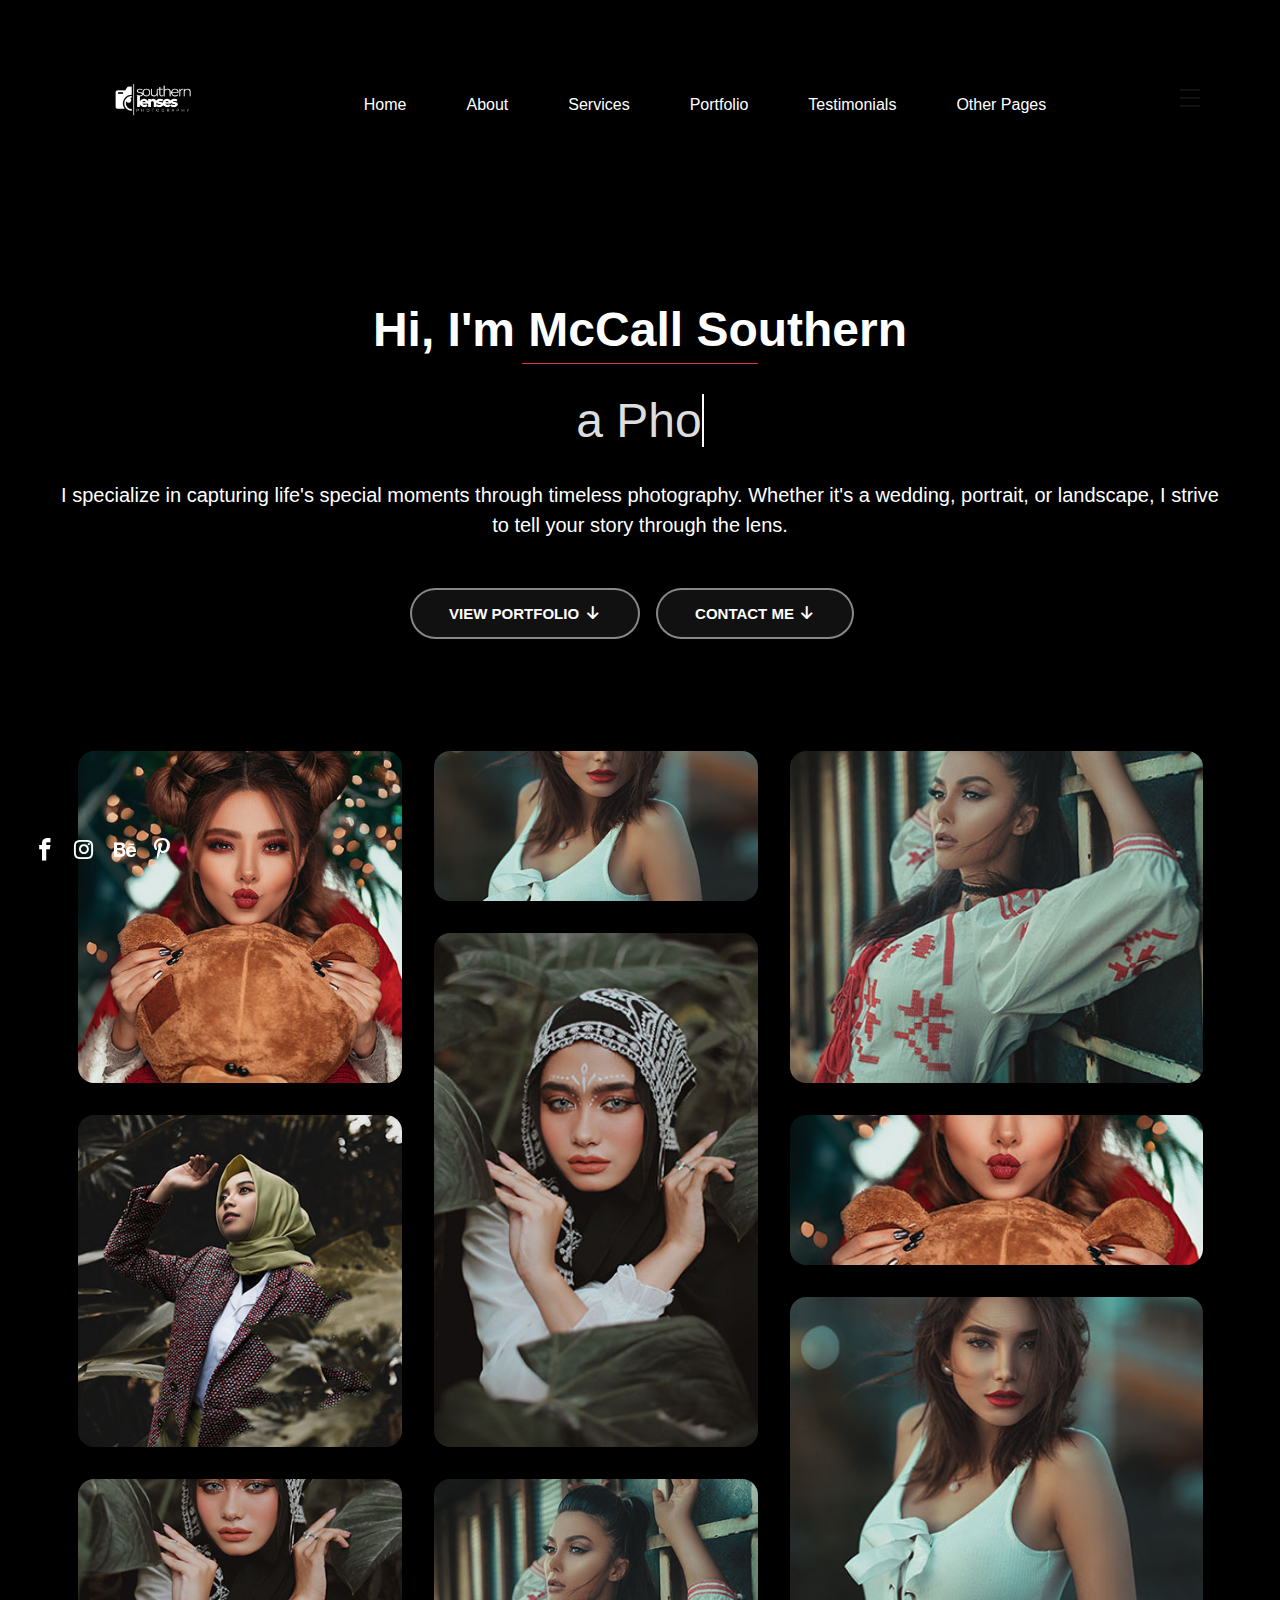
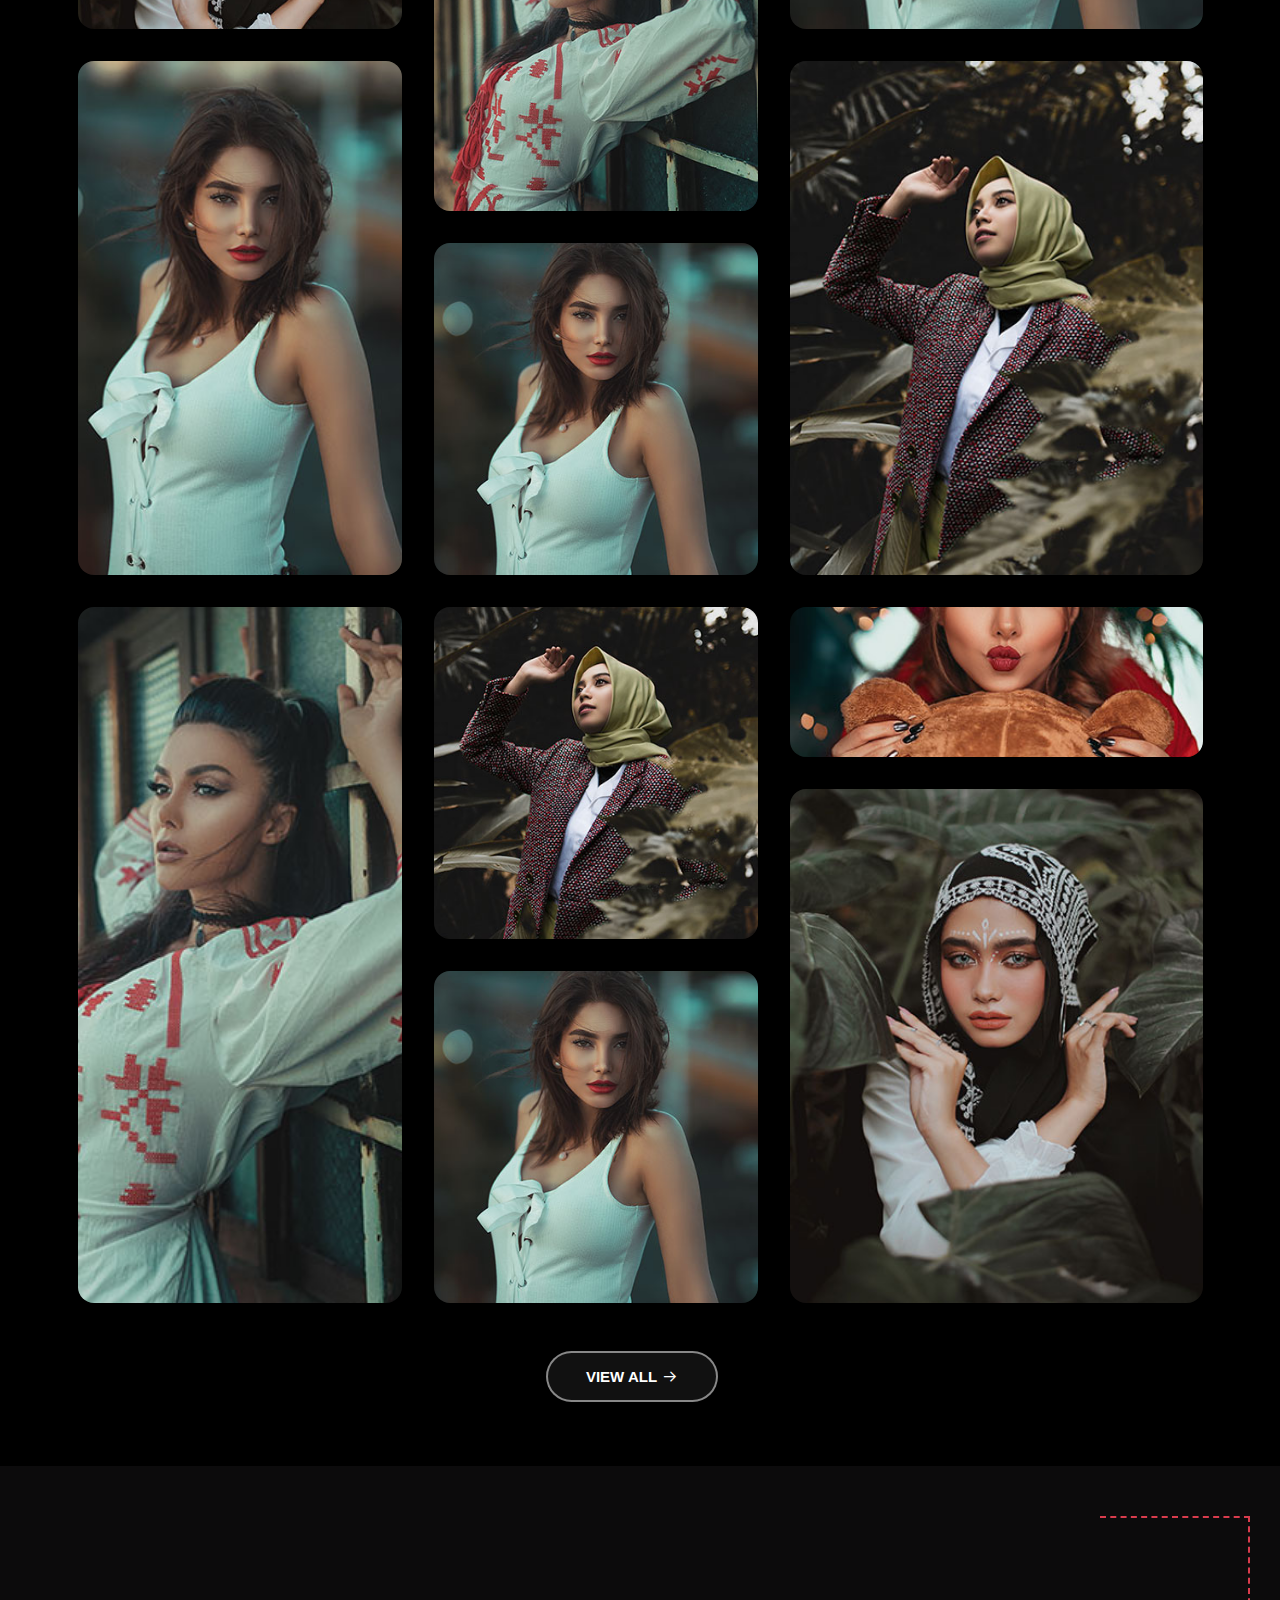
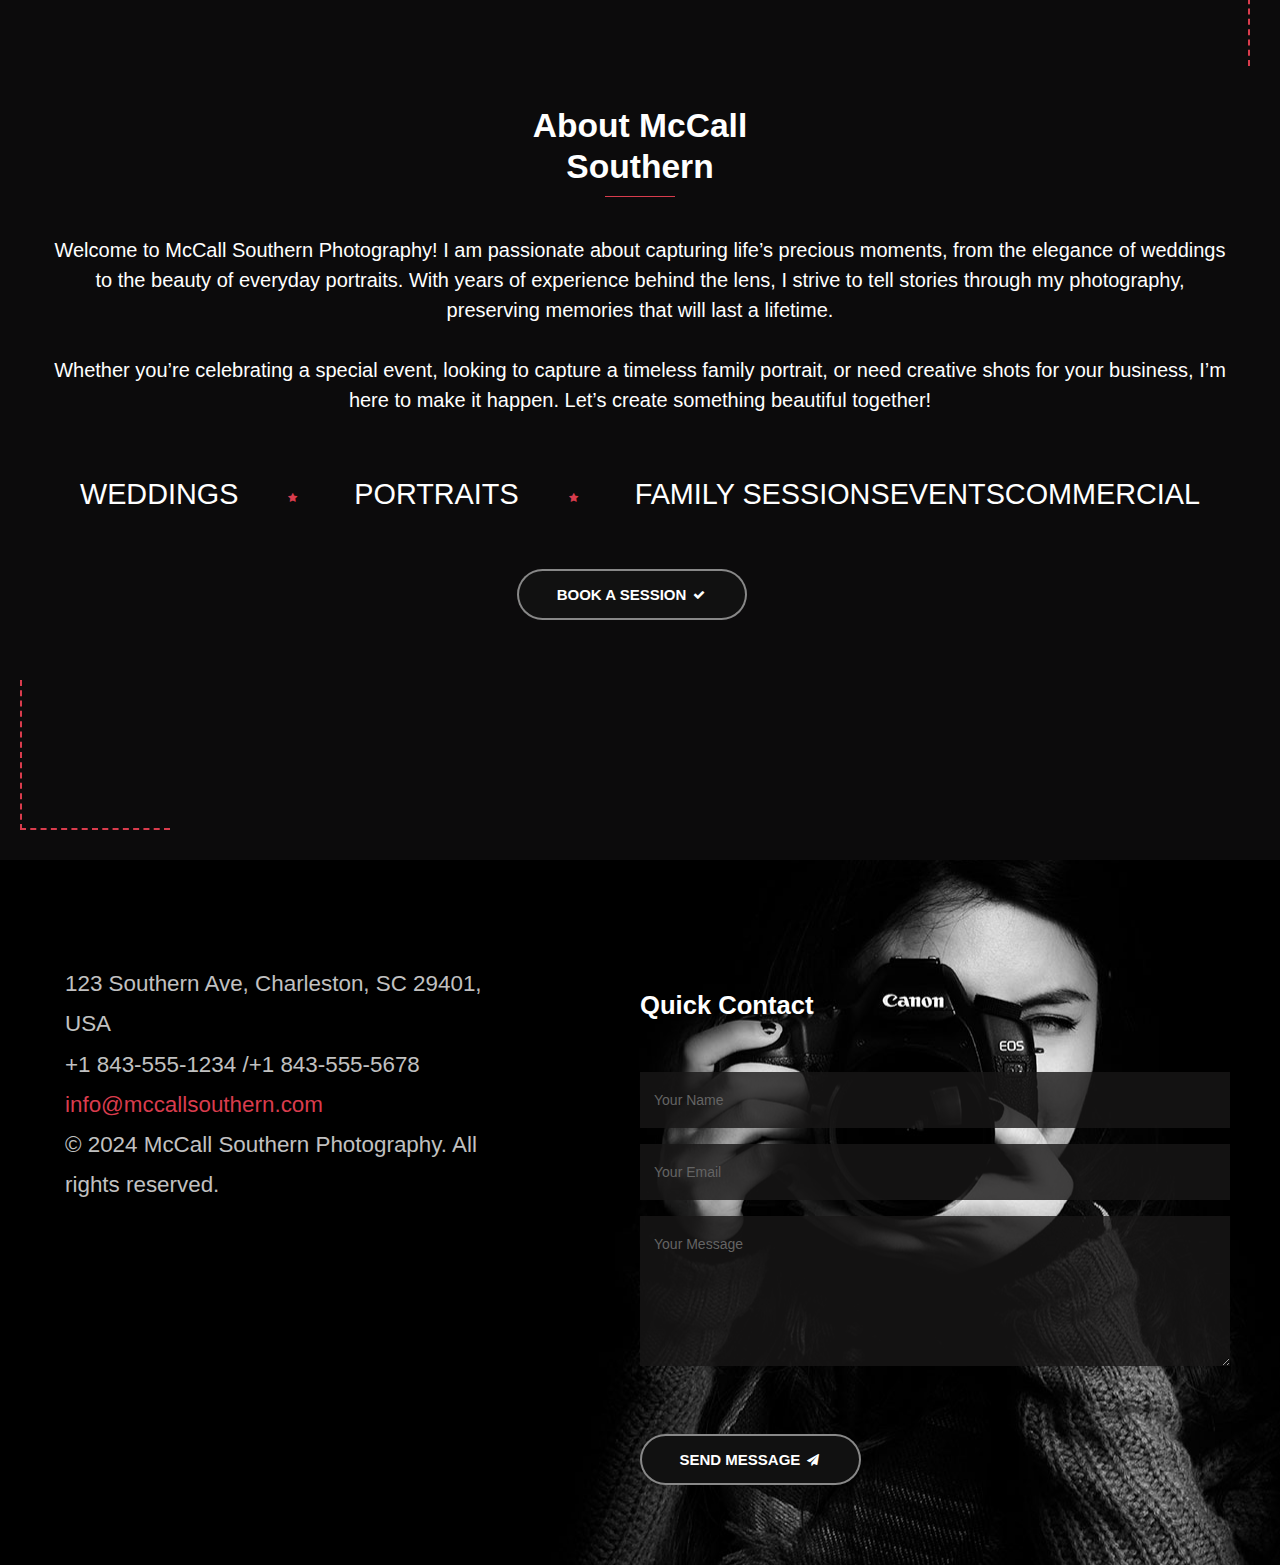
==== commit 0c06ff27: "changing the header design" ====
--- a/index.html
+++ b/index.html
@@ -39,65 +39,159 @@
     <!-- Favicon for branding -->
     <link rel="icon" href="images/favicon.ico" type="image/x-icon">
     <!-- Replace with actual favicon -->
+    <style>
+        /* General header styles */
+        
+        #header {
+            background-color: #000;
+            padding: 10px 0;
+            color: #fff;
+        }
+        
+        #header-wrap {
+            max-width: 1200px;
+            margin: 0 auto;
+            display: flex;
+            justify-content: space-between;
+            align-items: center;
+        }
+        /* Main navbar */
+        
+        #navbar {
+            display: flex;
+            justify-content: space-between;
+            align-items: center;
+            width: 100%;
+        }
+        /* Logo */
+        
+        .main-logo img {
+            max-width: 150px;
+            height: auto;
+        }
+        /* Navigation list */
+        
+        .nav__list {
+            list-style: none;
+            display: flex;
+            margin: 0;
+            padding: 0;
+            align-items: center;
+        }
+        
+        .navigate {
+            margin: 0 20px;
+            position: relative;
+        }
+        
+        .navigate a {
+            text-decoration: none;
+            color: #fff;
+            font-size: 16px;
+            padding: 10px;
+            transition: color 0.3s ease;
+        }
+        /* Hover effect for links */
+        
+        .navigate a:hover {
+            color: #1e90ff;
+        }
+        /* Dropdown menu */
+        
+        .dropdown .dropdown-menu {
+            display: none;
+            position: absolute;
+            background-color: #111;
+            list-style: none;
+            top: 40px;
+            left: 0;
+            padding: 0;
+            z-index: 10;
+        }
+        
+        .dropdown .dropdown-menu li {
+            padding: 10px;
+        }
+        
+        .dropdown .dropdown-menu li a {
+            color: #fff;
+            text-decoration: none;
+            display: block;
+        }
+        
+        .dropdown:hover .dropdown-menu {
+            display: block;
+        }
+        /* Active navigation link */
+        
+        .active-nav a {
+            color: #1e90ff;
+            font-weight: bold;
+        }
+        /* Mobile responsiveness */
+        
+        @media (max-width: 768px) {
+            .nav__list {
+                flex-direction: column;
+                align-items: flex-start;
+            }
+            .navigate {
+                margin: 10px 0;
+            }
+            .dropdown .dropdown-menu {
+                position: relative;
+                top: 0;
+                left: 0;
+            }
+            .action-menu {
+                display: block;
+            }
+        }
+    </style>
 </head>
 
-
 <body class="bg-black">
-
-    <div class="preloader">
-        <svg>
-	  <g>
-	    <path d="M 50,100 A 1,1 0 0 1 50,0"/>
-	  </g>
-	  <g>
-	    <path d="M 50,75 A 1,1 0 0 0 50,-25"/>
-	  </g>
-	  <defs>
-	    <linearGradient id="gradient" x1="0%" y1="0%" x2="0%" y2="100%">
-	      <stop offset="0%" style="stop-color:#FF56A1;stop-opacity:1" />
-	      <stop offset="100%" style="stop-color:#FF9350;stop-opacity:1" />
-	    </linearGradient>
-	  </defs>
-	</svg>
-    </div>
-
-    <div class="nav nav-overlay">
-        <div class="nav__content">
-            <ul class="nav__list">
-                <li class="nav__list-item active-nav"><a href="index.html" class="hover-target">Home</a></li>
-                <li class="nav__list-item"><a href="about.html" class="hover-target">About</a></li>
-                <li class="nav__list-item"><a href="services.html" class="hover-target">Services</a></li>
-                <li class="nav__list-item"><a href="portfolio.html" class="hover-target">Portfolio</a></li>
-                <li class="nav__list-item"><a href="testimonials.html" class="hover-target">Testimonials</a></li>
-                <li class="nav__list-item"><a href="blog.php" class="hover-target">Blog</a></li>
-                <li class="nav__list-item"><a href="faq.html" class="hover-target">FAQ</a></li>
-                <li class="nav__list-item"><a href="shop.php" class="hover-target">Shop</a></li>
-                <li class="nav__list-item"><a href="cart.php" class="hover-target">Cart</a></li>
-                <li class="nav__list-item"><a href="contact.html" class="hover-target">Contact</a></li>
-            </ul>
-        </div>
-    </div>
-
-    <header id="header" class="light">
+    <div class="preloader"><svg><g><path d="M 50,100 A 1,1 0 0 1 50,0"/></g><g><path d="M 50,75 A 1,1 0 0 0 50,-25"/></g><defs><linearGradient id="gradient" x1="0%" y1="0%" x2="0%" y2="100%"><stop offset="0%" style="stop-color:#FF56A1;stop-opacity:1" /><stop offset="100%" style="stop-color:#FF9350;stop-opacity:1" /></linearGradient></defs></svg></div>
+    <header id="header" class="dark">
         <div id="header-wrap">
             <nav id="navbar">
+                <!-- Logo -->
                 <div class="main-logo">
                     <a href="index.html">
-                        <img src="images/logo.png" alt="McCall Southern Photography Logo" style="max-width: 150px; height: auto;">
+                        <img src="images/logo.png" alt="Logo" style="max-width: 150px; height: auto;">
                     </a>
                 </div>
 
-
+                <!-- Navigation List -->
+                <ul class="nav__list">
+                    <li class="navigate"><a href="index.html" class="hover-target">Home</a></li>
+                    <li class="navigate"><a href="about.html" class="hover-target">About</a></li>
+                    <li class="navigate"><a href="services.html" class="hover-target">Services</a></li>
+                    <li class="navigate"><a href="portfolio.html" class="hover-target">Portfolio</a></li>
+                    <li class="navigate"><a href="testimonials.html" class="hover-target">Testimonials</a></li>
+
+                    <!-- Dropdown for Other Pages -->
+                    <li class="navigate dropdown">
+                        <a href="#" class="hover-target">Other Pages</a>
+                        <ul class="dropdown-menu">
+                            <li><a href="blog.php" class="hover-target">Blog</a></li>
+                            <li><a href="faq.html" class="hover-target">FAQ</a></li>
+                            <li><a href="shop.php" class="hover-target">Shop</a></li>
+                            <li><a href="cart.php" class="hover-target">Cart</a></li>
+                            <li><a href="contact.html" class="hover-target">Contact</a></li>
+                        </ul>
+                    </li>
+                </ul>
+
+                <!-- Action menu for mobile (Hamburger Icon) -->
                 <div class="action-menu">
                     <input id="menu-toggle" type="checkbox" />
                     <label class="menu-btn" for="menu-toggle">
                         <span></span>
                     </label>
                 </div>
-                <!--action-menu-->
             </nav>
         </div>
-        <!--header-wrap-->
     </header>
 
 
@@ -105,28 +199,20 @@
         <div class="container">
             <div class="row">
                 <div class="billboard-content d-flex mt-6 align-center">
-
                     <div class="light text-center">
                         <!-- Updated title with business name -->
-                        <h1 class="section-title mb-4">Hi, <strong>I'm McCall Southern</strong></h1>
-
-                        <!-- Updated typewriter effect with business-related roles -->
-                        <span class="designation typewrite" data-period="500" data-type='[ "a Photographer", "Visual Storyteller", "Capturing Timeless Moments" ]'></span>
-
+                        <h1 class="section-title mb-4">Hi,
+                            <strong>I'm McCall Southern</strong></h1>
+                        <!-- Updated typewriter effect with business-related roles --><span class="designation typewrite" data-period="500" data-type='[ "a Photographer", "Visual Storyteller", "Capturing Timeless Moments" ]'></span>
                         <!-- Updated description with relevant content -->
                         <p class="pt-3">I specialize in capturing life's special moments through timeless photography. Whether it's a wedding, portrait, or landscape, I strive to tell your story through the lens.</p>
-
                         <div class="button-container d-flex justify-content-center mt-5">
-                            <!-- Updated buttons with appropriate links -->
-                            <a href="portfolio.html" class="btn btn-pill btn-large btn-outline-light mr-3"><span>View Portfolio</span><i class="icon icon-arrow-down2"></i></a>
-
-                            <a href="contact.html" class="btn btn-pill btn-large btn-outline-light mr-3"><span>Contact Me</span><i class="icon icon-arrow-down2"></i></a>
-                        </div>
+                            <!-- Updated buttons with appropriate links --><a href="portfolio.html" class="btn btn-pill btn-large btn-outline-light mr-3"><span>View Portfolio</span><i class="icon icon-arrow-down2"></i></a><a href="contact.html" class="btn btn-pill btn-large btn-outline-light mr-3"><span>Contact Me</span><i class="icon icon-arrow-down2"></i></a></div>
                         <!--button-box-->
                     </div>
                     <!--text-content-->
-
-                    <!-- Social links remain unchanged, but you can update them with the business' actual links -->
+                    <!-- Social links remain unchanged,
+        but you can update them with the business' actual links -->
                     <div class="social-links">
                         <ul class="list-unstyled d-flex">
                             <li class="mr-3"><a href="#"><i class="icon icon-facebook m-1"></i></a></li>
@@ -140,113 +226,66 @@
             </div>
         </div>
     </div>
-
     <!--billboard-->
-
     <section class="portfolio-wrap fancyboxeffect light padding-medium">
-
-
         <div class="d-flex flex-wrap col-md-12">
             <div class="portfolio-container">
                 <div>
-                    <a class="image-link" rel="gallery" href="images/largemodel1.jpg">
-                        <img src="images/model1.jpg" alt="model" class="galleryImg">
-                    </a>
-                </div>
-                <div>
-                    <a class="image-link" href="images/largemodel2.jpg">
-                        <img src="images/model2.jpg" alt="model" class="galleryImg">
-                    </a>
-                </div>
-                <div>
-                    <a class="image-link" href="images/largemodel3.jpg">
-                        <img src="images/model3.jpg" alt="model" class="galleryImg">
-                    </a>
-                </div>
-                <div>
-                    <a class="image-link" href="images/largemodel4.jpg">
-                        <img src="images/model4.jpg" alt="model" class="galleryImg">
-                    </a>
-                </div>
-                <div>
-                    <a class="image-link" href="images/largemodel5.jpg">
-                        <img src="images/model5.jpg" alt="model" class="galleryImg">
-                    </a>
-                </div>
-                <div>
-                    <a class="image-link" href="images/largemodel6.jpg">
-                        <img src="images/model1.jpg" alt="model" class="galleryImg">
-                    </a>
-                </div>
-                <div>
-                    <a class="image-link" href="images/largemodel5.jpg">
-                        <img src="images/model5.jpg" alt="model" class="galleryImg">
-                    </a>
-                </div>
-                <div>
-                    <a class="image-link" href="images/largemodel2.jpg">
-                        <img src="images/model2.jpg" alt="model" class="galleryImg">
-                    </a>
-                </div>
-
-                <div>
-                    <a class="image-link" href="images/largemodel2.jpg">
-                        <img src="images/model2.jpg" alt="model" class="galleryImg">
-                    </a>
-                </div>
-                <div>
-                    <a class="image-link" href="images/largemodel3.jpg">
-                        <img src="images/model3.jpg" alt="model" class="galleryImg">
-                    </a>
-                </div>
-                <div>
-                    <a class="image-link" href="images/largemodel4.jpg">
-                        <img src="images/model4.jpg" alt="model" class="galleryImg">
-                    </a>
-                </div>
-                <div>
-                    <a class="image-link" href="images/largemodel2.jpg">
-                        <img src="images/model2.jpg" alt="model" class="galleryImg">
-                    </a>
-                </div>
-                <div>
-                    <a class="image-link" href="images/largemodel3.jpg">
-                        <img src="images/model3.jpg" alt="model" class="galleryImg">
-                    </a>
-                </div>
-                <div>
-                    <a class="image-link" href="images/largemodel4.jpg">
-                        <img src="images/model4.jpg" alt="model" class="galleryImg">
-                    </a>
-                </div>
-                <div>
-                    <a class="image-link" href="images/largemodel2.jpg">
-                        <img src="images/model2.jpg" alt="model" class="galleryImg">
-                    </a>
-                </div>
-
-                <div>
-                    <a class="image-link" href="images/largemodel1.jpg">
-                        <img src="images/model1.jpg" alt="model" class="galleryImg">
-                    </a>
-                </div>
-                <div>
-                    <a class="image-link" href="images/largemodel5.jpg">
-                        <img src="images/model5.jpg" alt="model" class="galleryImg">
-                    </a>
-                </div>
-
+                    <a class="image-link" rel="gallery" href="images/largemodel1.jpg"><img src="images/model1.jpg" alt="model" class="galleryImg"></a>
+                </div>
+                <div>
+                    <a class="image-link" href="images/largemodel2.jpg"><img src="images/model2.jpg" alt="model" class="galleryImg"></a>
+                </div>
+                <div>
+                    <a class="image-link" href="images/largemodel3.jpg"><img src="images/model3.jpg" alt="model" class="galleryImg"></a>
+                </div>
+                <div>
+                    <a class="image-link" href="images/largemodel4.jpg"><img src="images/model4.jpg" alt="model" class="galleryImg"></a>
+                </div>
+                <div>
+                    <a class="image-link" href="images/largemodel5.jpg"><img src="images/model5.jpg" alt="model" class="galleryImg"></a>
+                </div>
+                <div>
+                    <a class="image-link" href="images/largemodel6.jpg"><img src="images/model1.jpg" alt="model" class="galleryImg"></a>
+                </div>
+                <div>
+                    <a class="image-link" href="images/largemodel5.jpg"><img src="images/model5.jpg" alt="model" class="galleryImg"></a>
+                </div>
+                <div>
+                    <a class="image-link" href="images/largemodel2.jpg"><img src="images/model2.jpg" alt="model" class="galleryImg"></a>
+                </div>
+                <div>
+                    <a class="image-link" href="images/largemodel2.jpg"><img src="images/model2.jpg" alt="model" class="galleryImg"></a>
+                </div>
+                <div>
+                    <a class="image-link" href="images/largemodel3.jpg"><img src="images/model3.jpg" alt="model" class="galleryImg"></a>
+                </div>
+                <div>
+                    <a class="image-link" href="images/largemodel4.jpg"><img src="images/model4.jpg" alt="model" class="galleryImg"></a>
+                </div>
+                <div>
+                    <a class="image-link" href="images/largemodel2.jpg"><img src="images/model2.jpg" alt="model" class="galleryImg"></a>
+                </div>
+                <div>
+                    <a class="image-link" href="images/largemodel3.jpg"><img src="images/model3.jpg" alt="model" class="galleryImg"></a>
+                </div>
+                <div>
+                    <a class="image-link" href="images/largemodel4.jpg"><img src="images/model4.jpg" alt="model" class="galleryImg"></a>
+                </div>
+                <div>
+                    <a class="image-link" href="images/largemodel2.jpg"><img src="images/model2.jpg" alt="model" class="galleryImg"></a>
+                </div>
+                <div>
+                    <a class="image-link" href="images/largemodel1.jpg"><img src="images/model1.jpg" alt="model" class="galleryImg"></a>
+                </div>
+                <div>
+                    <a class="image-link" href="images/largemodel5.jpg"><img src="images/model5.jpg" alt="model" class="galleryImg"></a>
+                </div>
             </div>
         </div>
         <!--col-md-12-->
-
-        <div class="pix_btn btn-click text-center">
-            <a href="#" class="btn btn-pill btn-large btn-outline-light mr-3"><span>View all</span> 
-		<i class="icon icon-arrow-thin-right"></i></a>
-        </div>
-
+        <div class="pix_btn btn-click text-center"><a href="#" class="btn btn-pill btn-large btn-outline-light mr-3"><span>View all</span><i class="icon icon-arrow-thin-right"></i></a></div>
     </section>
-
     <section class="about-us bg-grey light padding-xlarge">
         <div class="container">
             <div class="row">
@@ -271,16 +310,9 @@
                 </div>
                 <!--pg-features-->
             </div>
-            <div class="pix_btn btn-click text-center mt-5">
-                <a href="contact.html" class="btn btn-pill btn-large btn-outline-light mr-3" data-hover="click">
-                    <span>Book a Session</span>
-                    <i class="icon icon-check"></i>
-                </a>
-            </div>
+            <div class="pix_btn btn-click text-center mt-5"><a href="contact.html" class="btn btn-pill btn-large btn-outline-light mr-3" data-hover="click"><span>Book a Session</span><i class="icon icon-check"></i></a></div>
         </div>
     </section>
-
-
     <footer id="footer" class="bg-black light padding-xlarge" style="background-image: url(images/photography.jpg); background-position: right; background-repeat: no-repeat;">
         <div class="container">
             <div class="row">
@@ -288,8 +320,9 @@
                     <div class="contact-detail col-md-6">
                         <div class="detail mr-6 mb-4">
                             <ul class="list-unstyled colored-grey text-large">
-                                <li>123 Southern Ave, Charleston, SC 29401, USA</li>
-                                <li>+1 843-555-1234 / +1 843-555-5678</li>
+                                <li>123 Southern Ave, Charleston, SC 29401, USA
+                                </li>
+                                <li>+1 843-555-1234 /+1 843-555-5678</li>
                                 <li><a href="mailto:info@mccallsouthern.com" class="colored">info@mccallsouthern.com</a></li>
                                 <li>© 2024 McCall Southern Photography. All rights reserved.</li>
                             </ul>
@@ -297,22 +330,13 @@
                         <!--detail-->
                     </div>
                     <!--contact-detail-->
-
                     <div class="col-md-6 p-0">
                         <div class="container">
                             <div class="row">
                                 <h3>Quick Contact</h3>
-                                <form action="https://www.mccallsouthern.com/contact.php" class="contact-form d-flex flex-wrap mt-4">
-                                    <input type="text" name="name" placeholder="Your Name" class="name mb-3" required>
-                                    <input type="email" name="email" placeholder="Your Email" class="mb-3" required>
-                                    <textarea name="message" placeholder="Your Message" style="height: 150px;" required></textarea>
-
-                                    <div class="pix_btn btn-click text-center mt-5">
-                                        <button type="submit" class="btn btn-pill btn-large btn-outline-light mr-3" data-hover="click">
-                                            <span>Send Message</span>
-                                            <i class="icon icon-paper-plane"></i>
-                                        </button>
-                                    </div>
+                                <form action="https://www.mccallsouthern.com/contact.php" class="contact-form d-flex flex-wrap mt-4"><input type="text" name="name" placeholder="Your Name" class="name mb-3" required><input type="email" name="email" placeholder="Your Email" class="mb-3" required><textarea name="message" placeholder="Your Message" style="height: 150px;"
+                                        required></textarea>
+                                    <div class="pix_btn btn-click text-center mt-5"><button type="submit" class="btn btn-pill btn-large btn-outline-light mr-3" data-hover="click"><span>Send Message</span><i class="icon icon-paper-plane"></i></button></div>
                                 </form>
                             </div>
                         </div>
@@ -323,12 +347,9 @@
             </div>
         </div>
     </footer>
-
     <script src="js/jquery-1.11.0.min.js"></script>
     <script type="text/javascript" src="js/plugins.js"></script>
     <script type="text/javascript" src="js/script.js"></script>
-
 </body>
 
-
 </html>--- a/style.css
+++ b/style.css
@@ -99,6 +99,7 @@
 }
 
 a {
+    color: #fff;
     background-color: transparent;
     outline: 0;
     text-decoration: none;
@@ -352,7 +353,7 @@
 }
 
 a {
-    color: #111;
+    color: #ffffff;
 }
 
 a:hover {
@@ -387,7 +388,7 @@
 }
 
 ul li a {
-    color: #151515;
+    color: #fff2f2;
 }
 
 ul li a:hover {
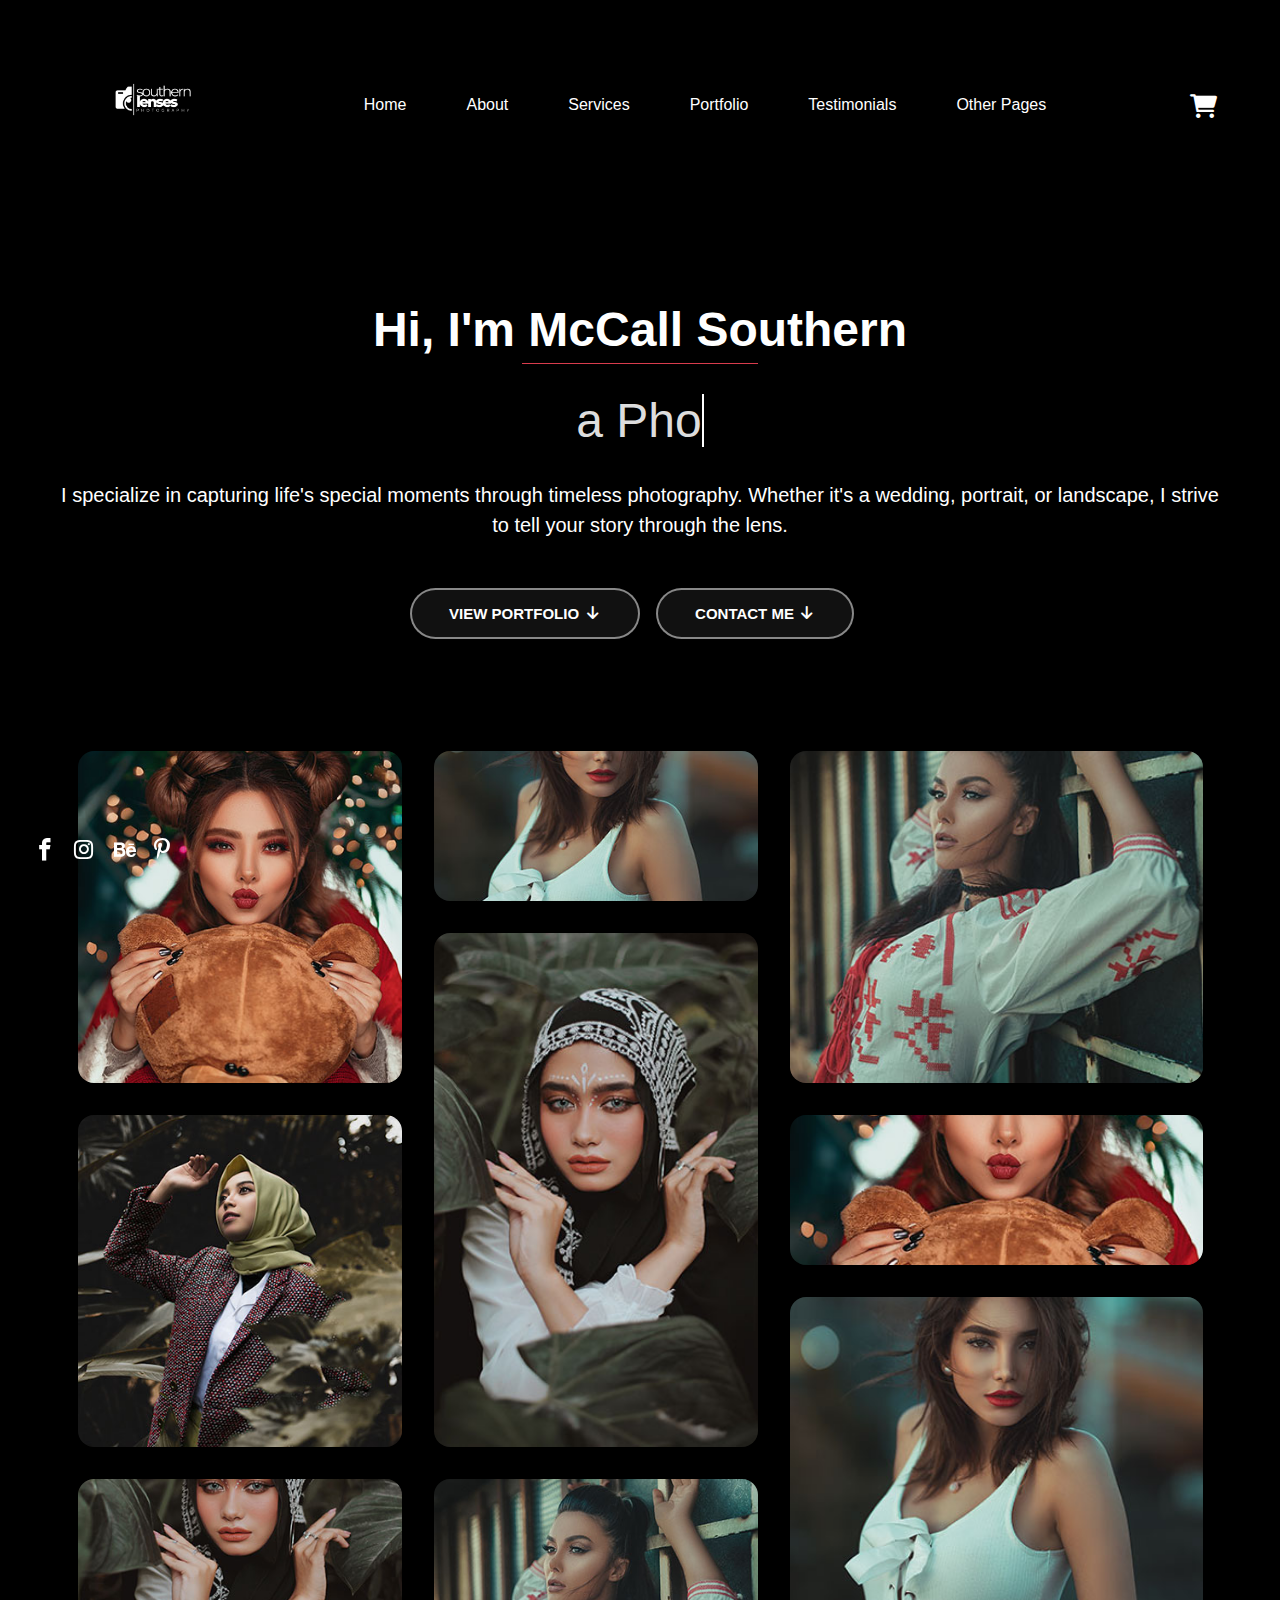
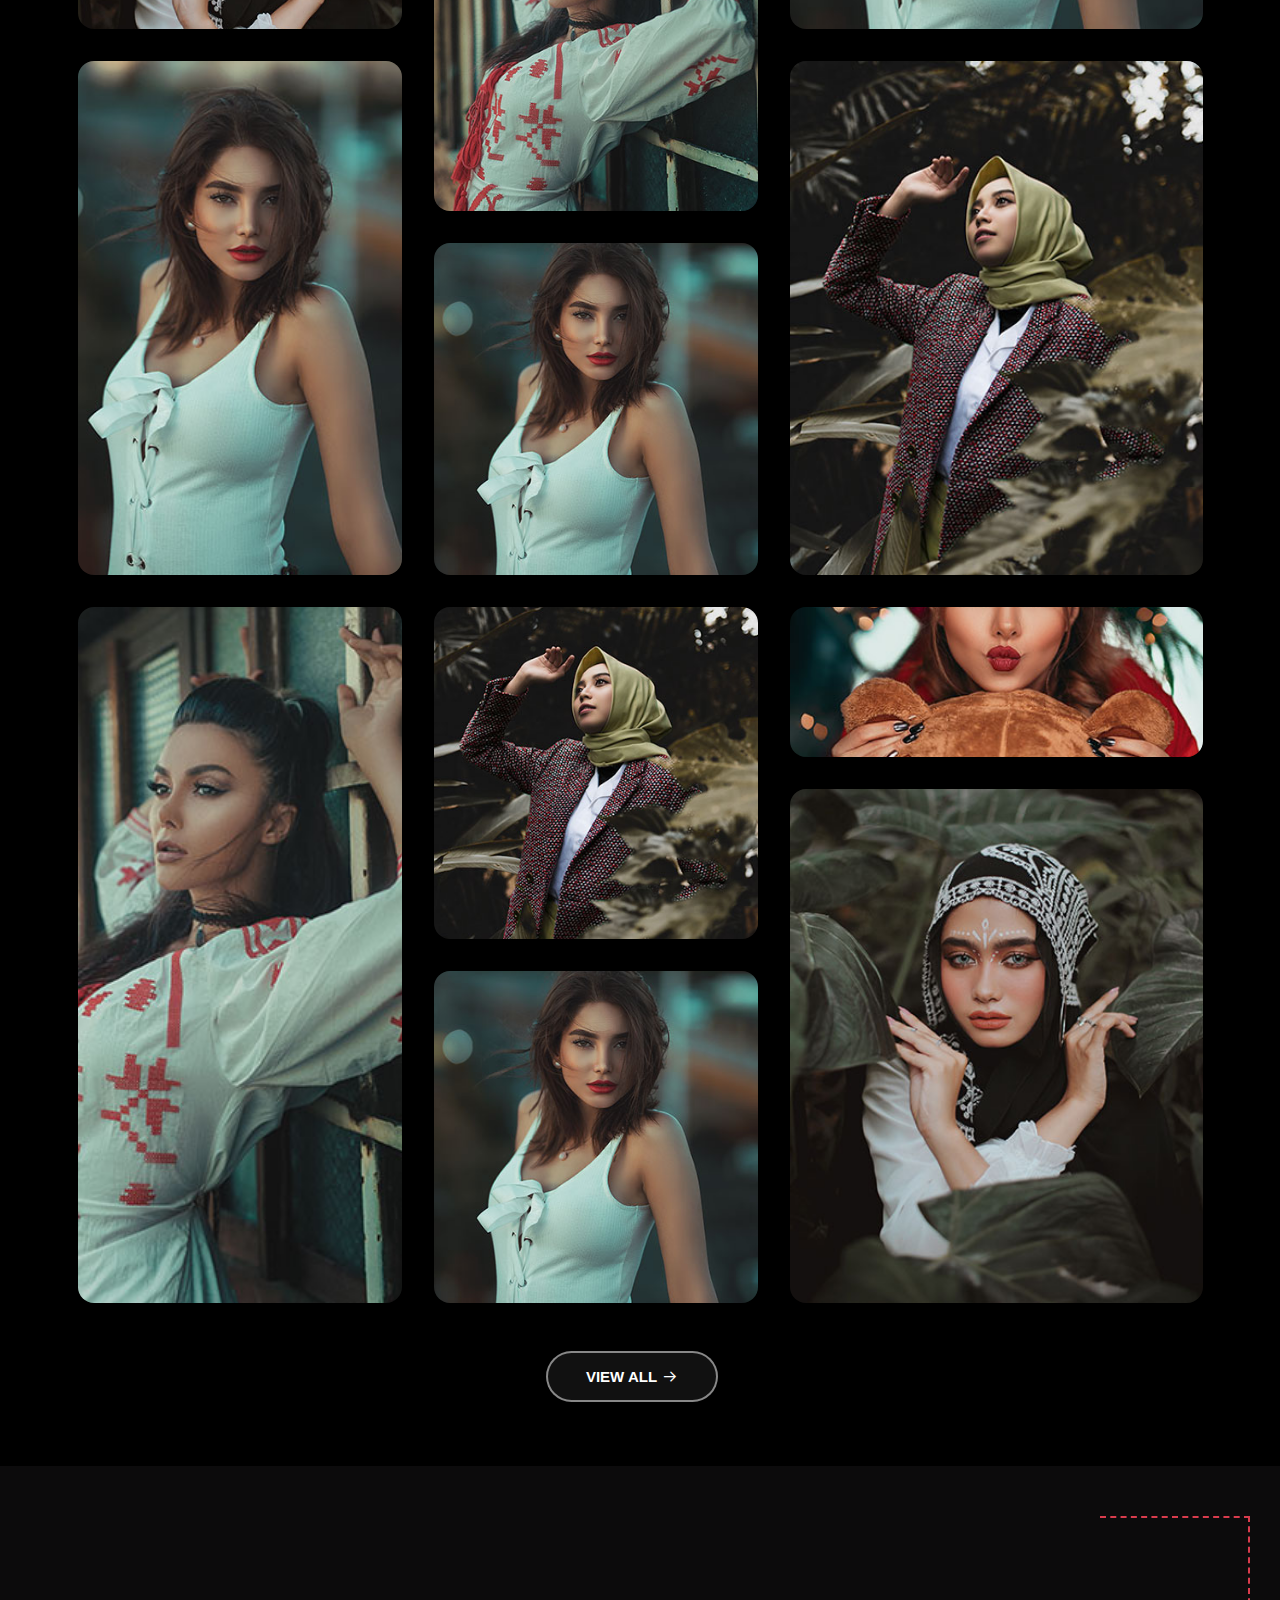
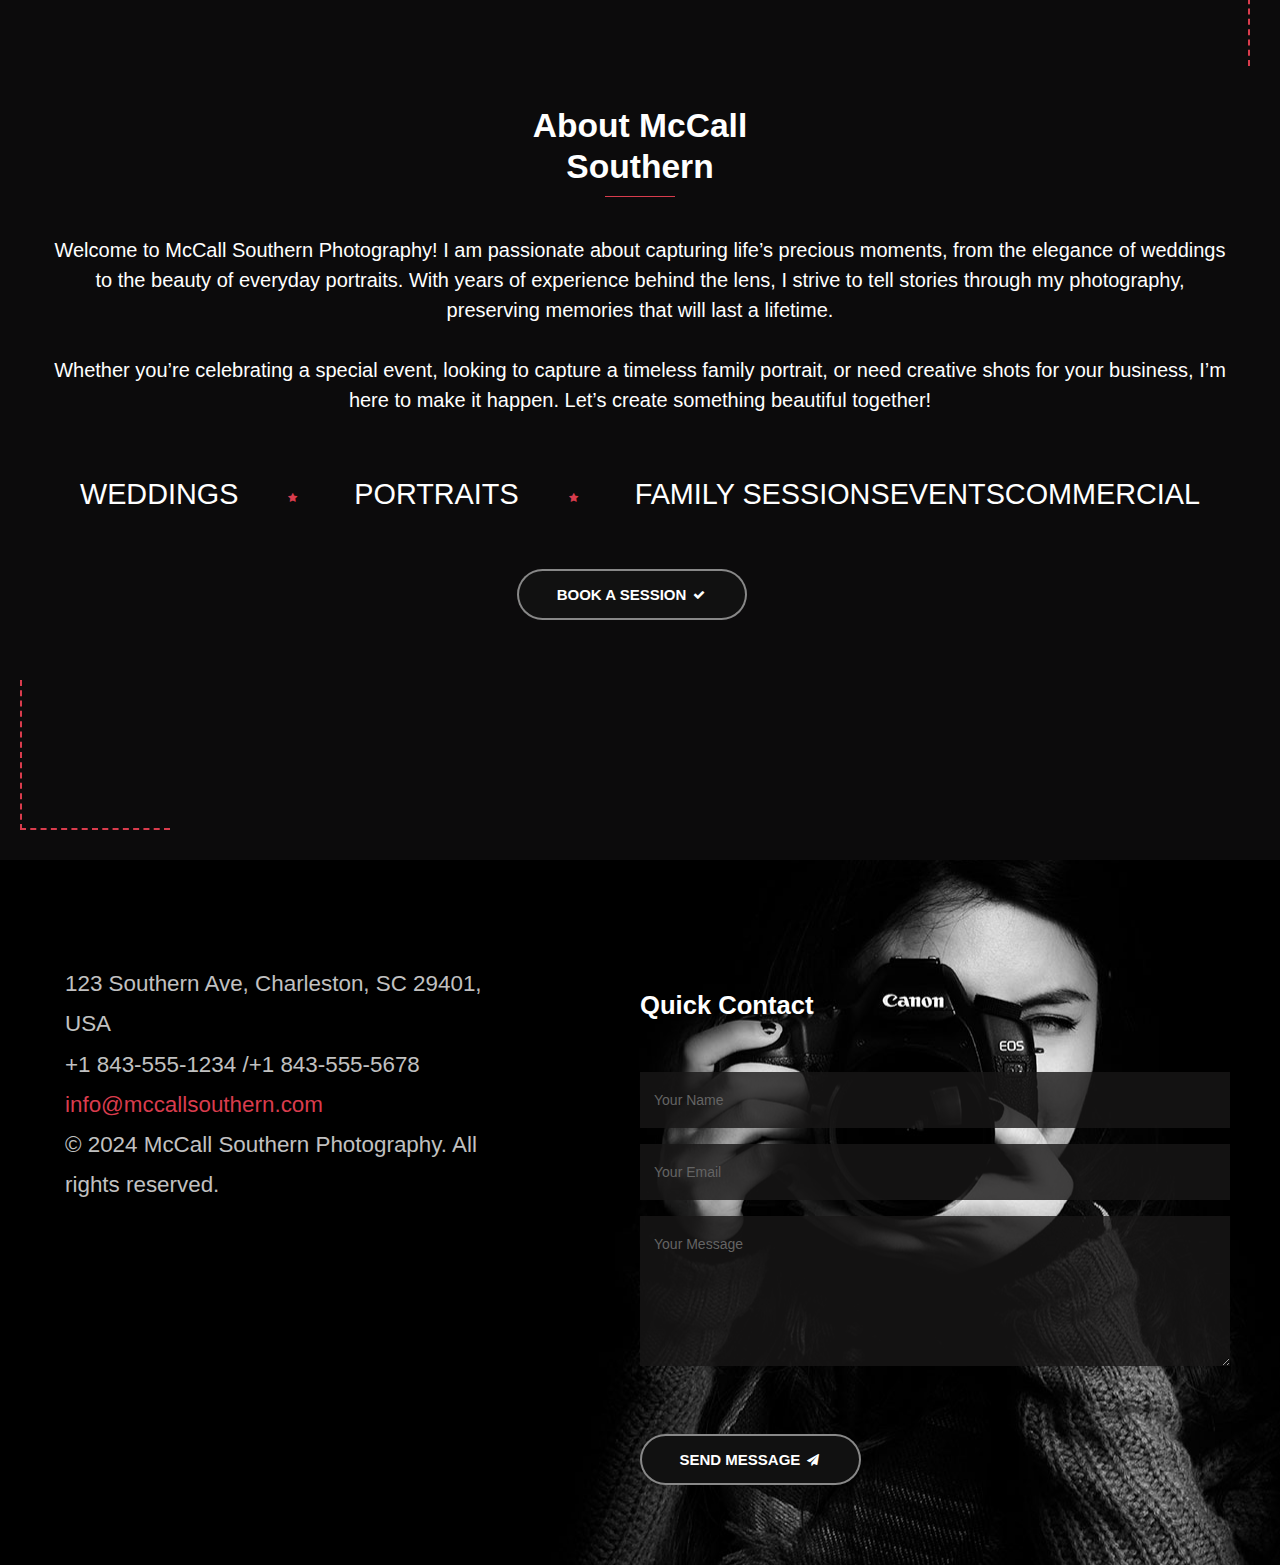
==== commit 8ab27f4d: "Minor fixes. Headers and cart image display" ====
--- a/index.html
+++ b/index.html
@@ -29,6 +29,7 @@
 
     <!-- Canonical URL for SEO -->
     <link rel="canonical" href="https://yourwebsite.com">
+    <link rel="stylesheet" href="https://cdnjs.cloudflare.com/ajax/libs/font-awesome/6.0.0-beta3/css/all.min.css">
 
     <!-- Stylesheets -->
     <link rel="stylesheet" type="text/css" href="css/normalize.css">
@@ -55,7 +56,6 @@
             justify-content: space-between;
             align-items: center;
         }
-        /* Main navbar */
         
         #navbar {
             display: flex;
@@ -122,29 +122,54 @@
         .dropdown:hover .dropdown-menu {
             display: block;
         }
-        /* Active navigation link */
-        
-        .active-nav a {
+        /* Cart icon styles */
+        
+        .cart-icon {
+            color: #fff;
+            font-size: 24px;
+            padding: 10px;
+        }
+        
+        .cart-icon:hover {
             color: #1e90ff;
-            font-weight: bold;
+        }
+        /* Hamburger icon */
+        
+        .menu-icon {
+            display: none;
+            cursor: pointer;
+            font-size: 24px;
+            color: #fff;
         }
         /* Mobile responsiveness */
         
         @media (max-width: 768px) {
-            .nav__list {
+            #navbar {
                 flex-direction: column;
                 align-items: flex-start;
             }
+            .nav__list {
+                display: none;
+                /* Hide the menu on mobile by default */
+                flex-direction: column;
+                width: 100%;
+            }
             .navigate {
                 margin: 10px 0;
+                width: 100%;
             }
             .dropdown .dropdown-menu {
                 position: relative;
                 top: 0;
                 left: 0;
             }
-            .action-menu {
+            /* Show the hamburger icon */
+            .menu-icon {
                 display: block;
+            }
+            /* When checkbox is checked, show the menu */
+            .menu-toggle:checked+.menu-icon+.nav__list {
+                display: flex;
             }
         }
     </style>
@@ -162,6 +187,12 @@
                     </a>
                 </div>
 
+                <!-- Action menu for mobile (Hamburger Icon) -->
+                <!-- <input type="checkbox" id="menu-toggle" class="menu-toggle"> -->
+                <label for="menu-toggle" class="menu-icon">
+                    <i class="fas fa-bars"></i> <!-- Font Awesome hamburger icon -->
+                </label>
+
                 <!-- Navigation List -->
                 <ul class="nav__list">
                     <li class="navigate"><a href="index.html" class="hover-target">Home</a></li>
@@ -177,22 +208,21 @@
                             <li><a href="blog.php" class="hover-target">Blog</a></li>
                             <li><a href="faq.html" class="hover-target">FAQ</a></li>
                             <li><a href="shop.php" class="hover-target">Shop</a></li>
-                            <li><a href="cart.php" class="hover-target">Cart</a></li>
                             <li><a href="contact.html" class="hover-target">Contact</a></li>
                         </ul>
                     </li>
                 </ul>
 
-                <!-- Action menu for mobile (Hamburger Icon) -->
+                <!-- Cart Icon -->
                 <div class="action-menu">
-                    <input id="menu-toggle" type="checkbox" />
-                    <label class="menu-btn" for="menu-toggle">
-                        <span></span>
-                    </label>
+                    <a href="cart.php" class="cart-icon">
+                        <i class="fas fa-shopping-cart"></i>
+                    </a>
                 </div>
             </nav>
         </div>
     </header>
+
 
 
     <div id="billboard">
--- a/style.css
+++ b/style.css
@@ -50,6 +50,23 @@
     height: 100%;
 }
 
+
+/* Style the cart icon */
+
+.cart-icon {
+    color: #fff;
+    font-size: 24px;
+    /* Adjust size as necessary */
+    text-decoration: none;
+    padding: 10px;
+    transition: color 0.3s ease;
+}
+
+.cart-icon:hover {
+    color: #1e90ff;
+    /* Change color on hover */
+}
+
 html {
     font-size: 100%;
     font-family: sans-serif;
@@ -629,7 +646,7 @@
 .h6 {
     font-weight: 700;
     line-height: 1.2;
-    color: #333;
+    color: #ffffff;
 }
 
 h4,
@@ -722,7 +739,9 @@
 fieldset,
 blockquote,
 address,
-pre {}
+pre {
+    color: #fff;
+}
 
 p:empty {
     display: none;
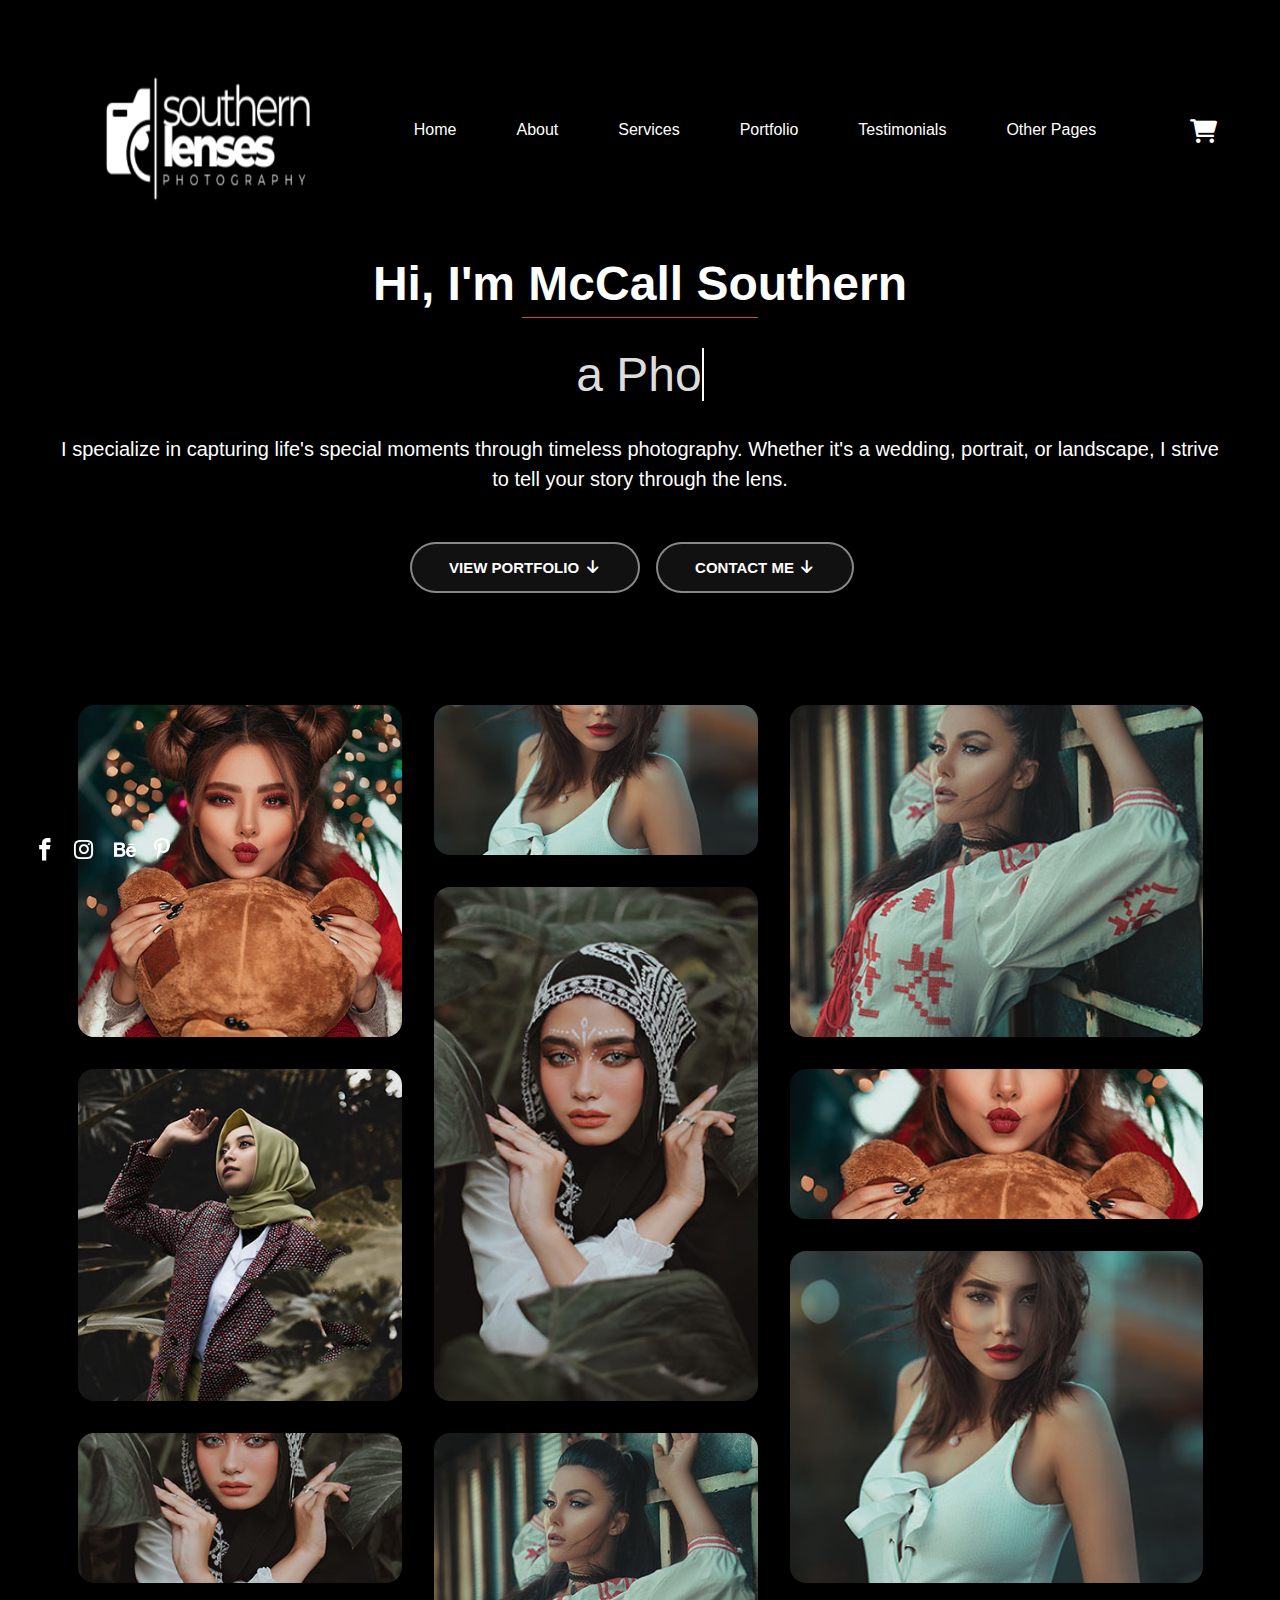
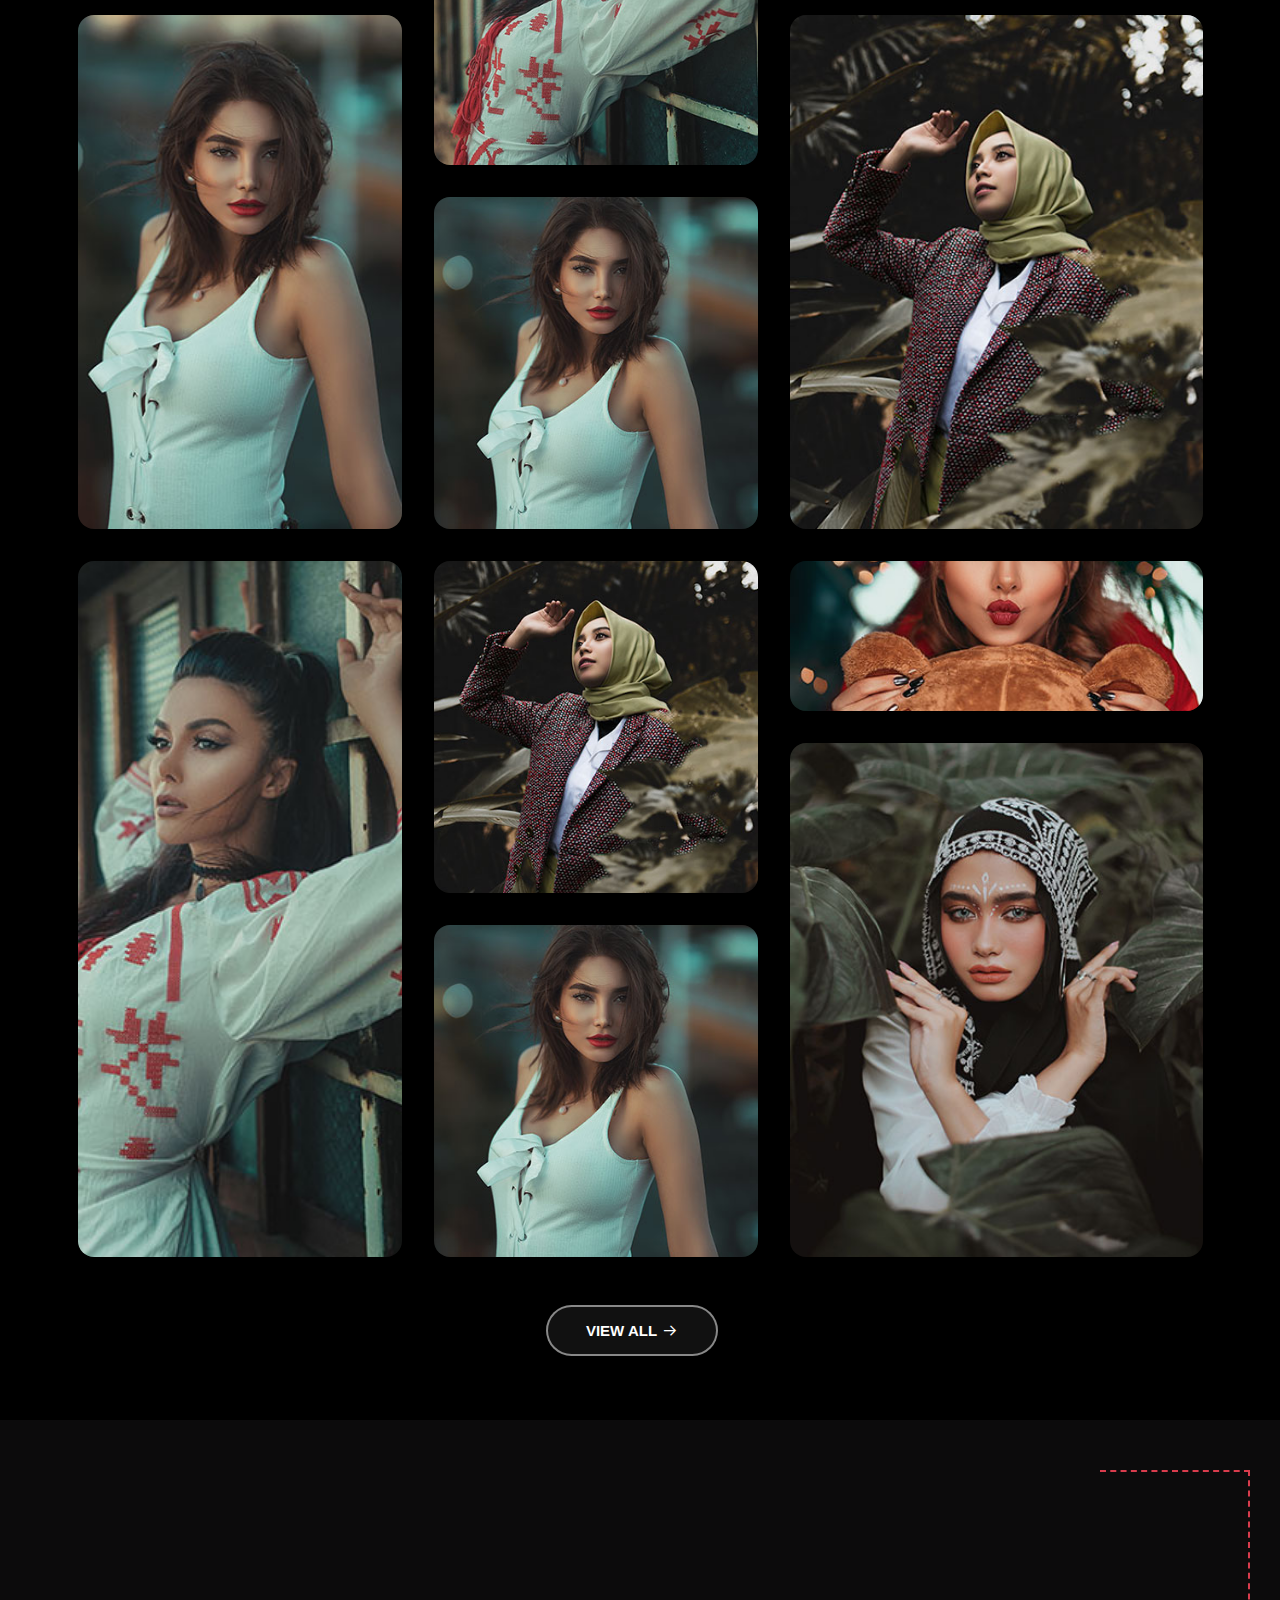
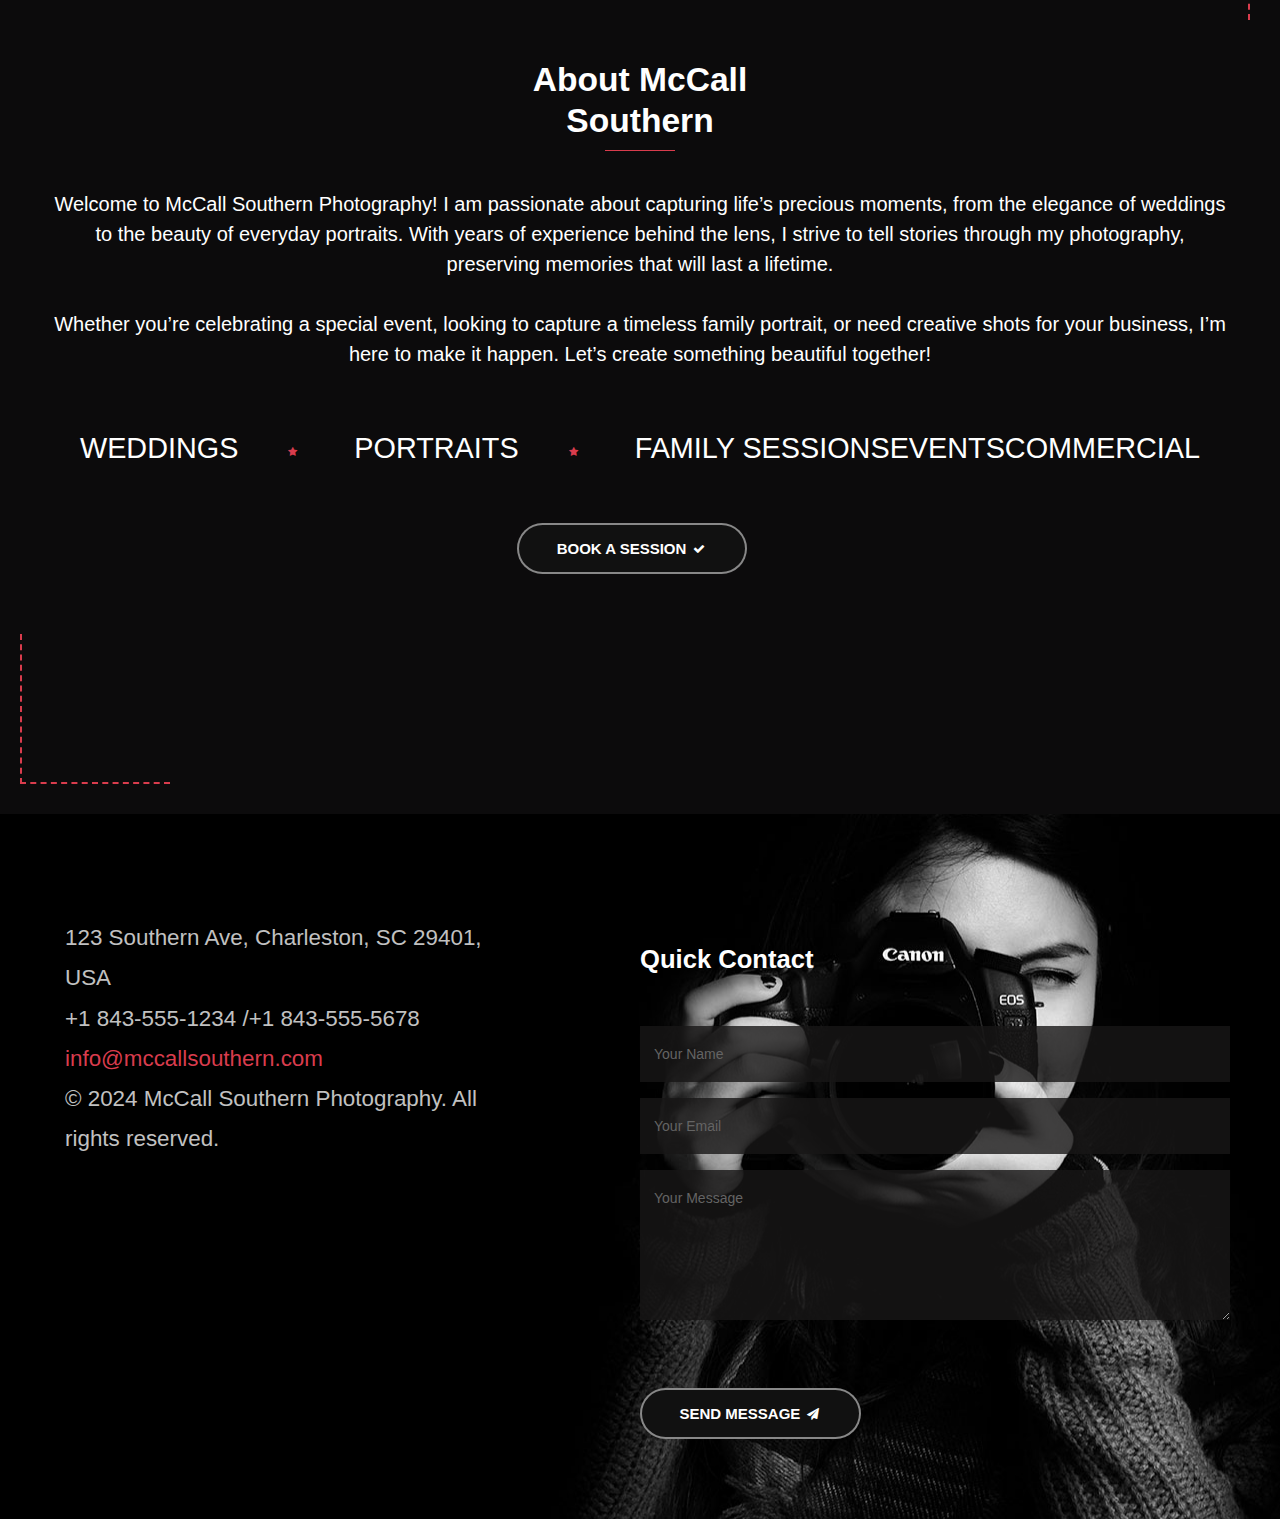
==== commit e8a40fb5: "fixed logo size and added cropping" ====
--- a/index.html
+++ b/index.html
@@ -183,7 +183,7 @@
                 <!-- Logo -->
                 <div class="main-logo">
                     <a href="index.html">
-                        <img src="images/logo.png" alt="Logo" style="max-width: 150px; height: auto;">
+                        <img src="images/logo.png" alt="Logo" style="max-width: 250px; height: 200px;">
                     </a>
                 </div>
 
@@ -206,6 +206,7 @@
                         <a href="#" class="hover-target">Other Pages</a>
                         <ul class="dropdown-menu">
                             <li><a href="blog.php" class="hover-target">Blog</a></li>
+                            <li><a href="cropping.html" class="hover-target">Cropping</a></li>
                             <li><a href="faq.html" class="hover-target">FAQ</a></li>
                             <li><a href="shop.php" class="hover-target">Shop</a></li>
                             <li><a href="contact.html" class="hover-target">Contact</a></li>
@@ -228,7 +229,7 @@
     <div id="billboard">
         <div class="container">
             <div class="row">
-                <div class="billboard-content d-flex mt-6 align-center">
+                <div class="billboard-content">
                     <div class="light text-center">
                         <!-- Updated title with business name -->
                         <h1 class="section-title mb-4">Hi,
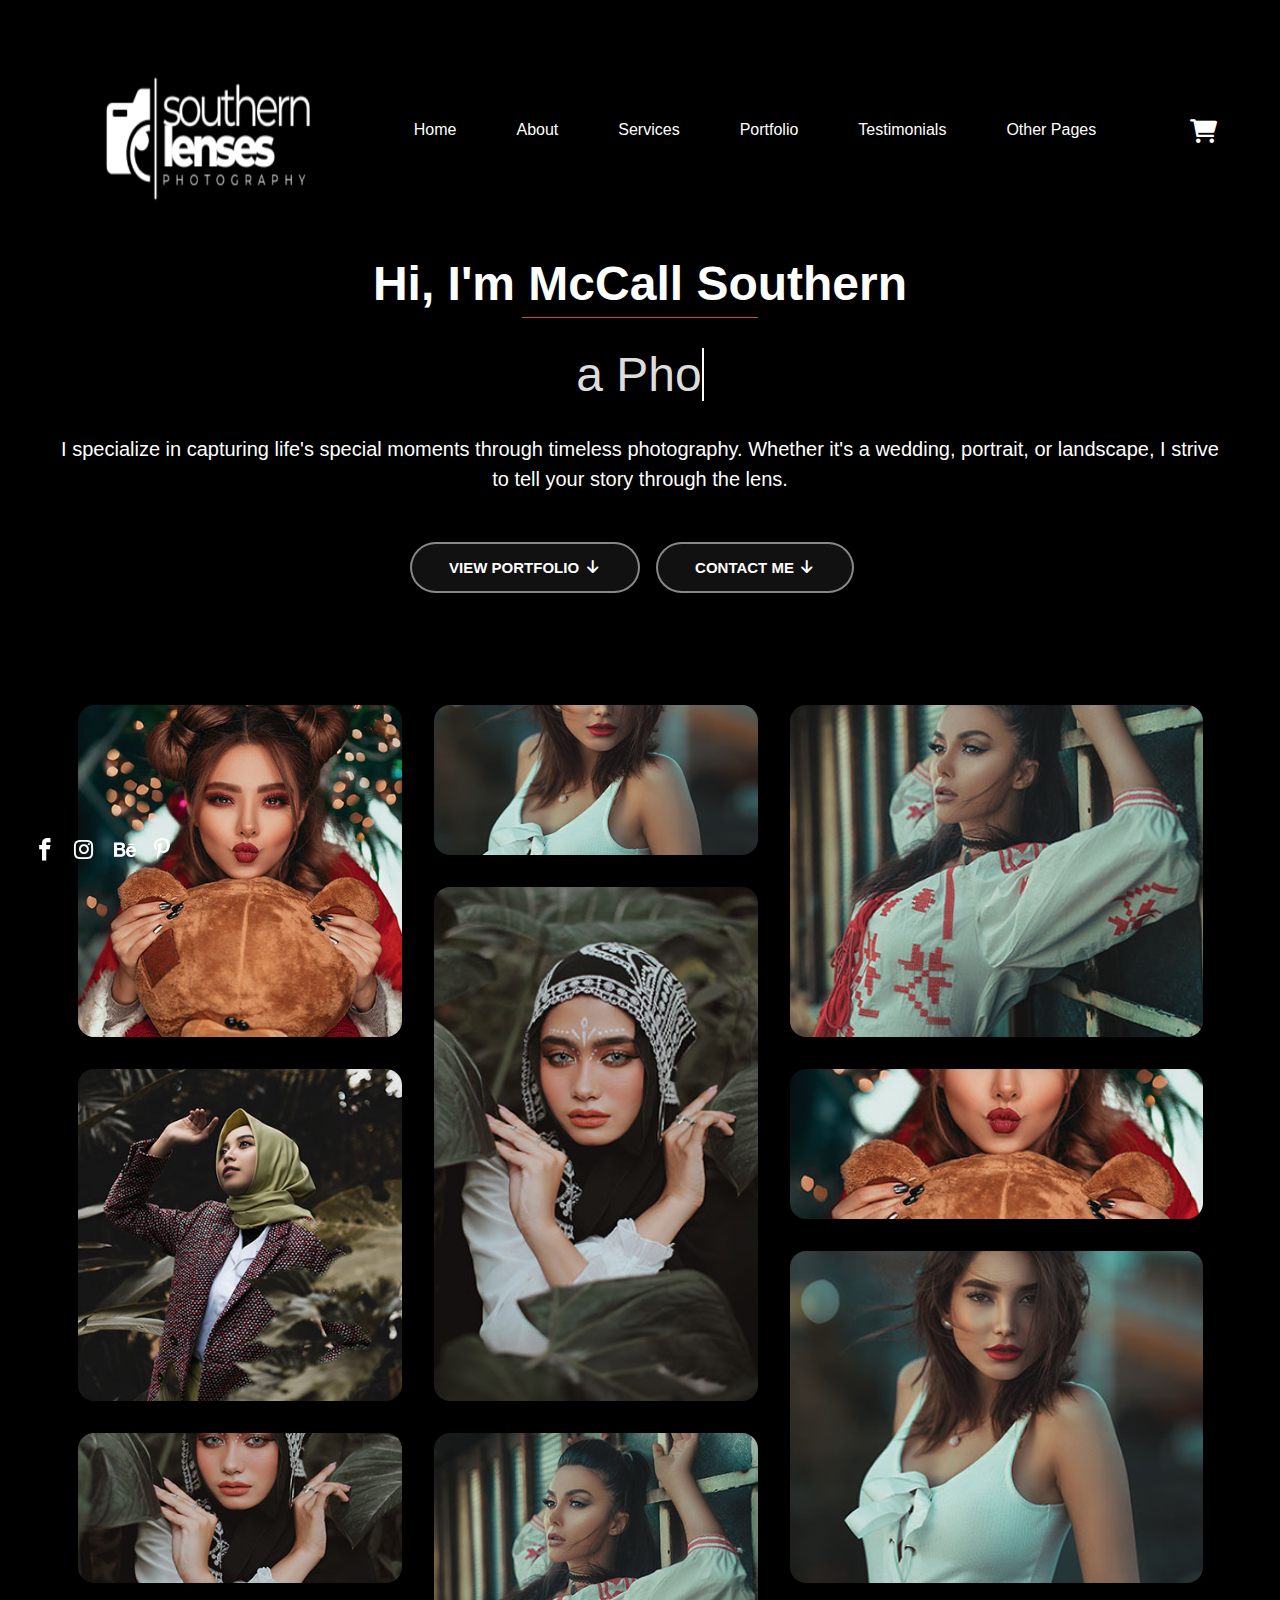
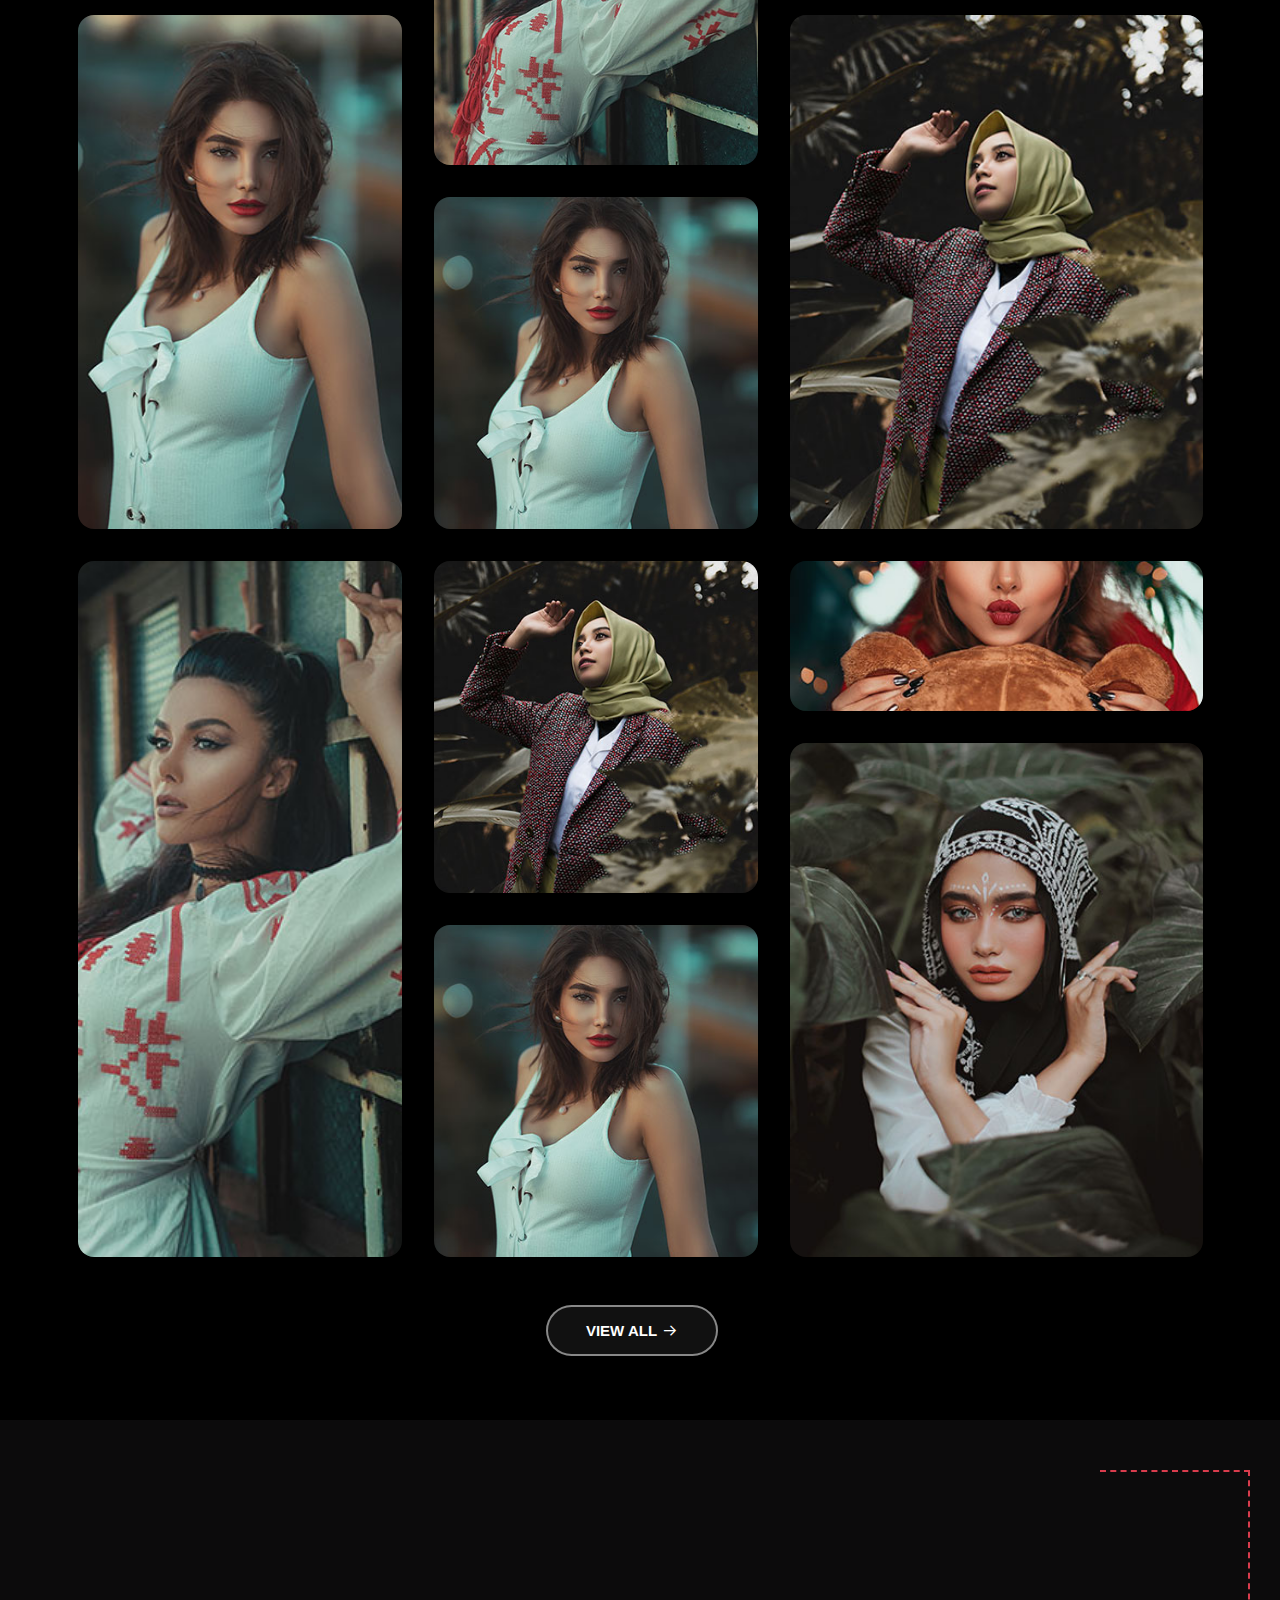
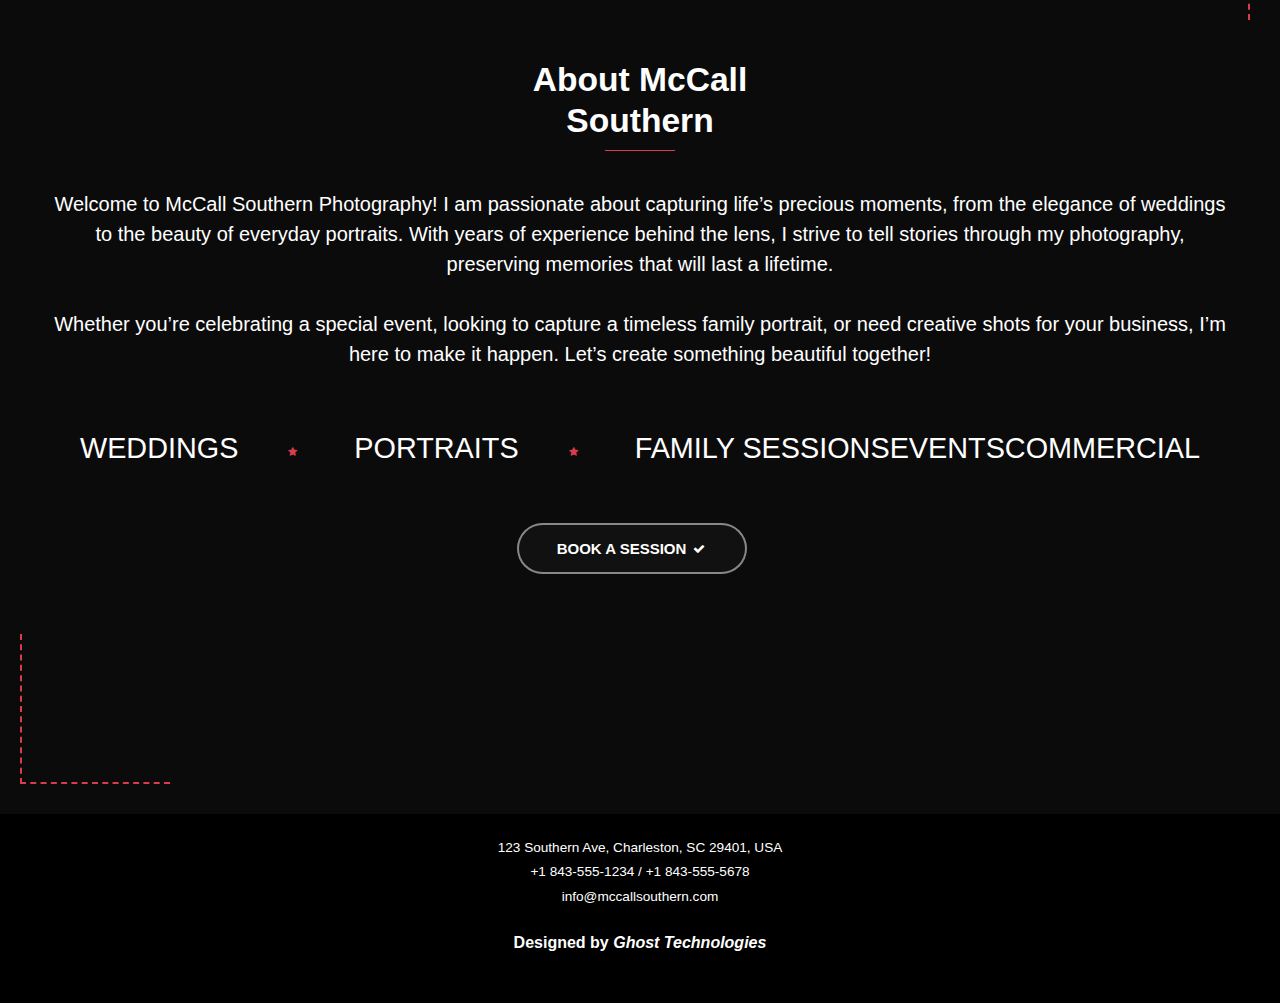
==== commit 4e30594c: "Modified footer in all pages" ====
--- a/index.html
+++ b/index.html
@@ -344,40 +344,16 @@
             <div class="pix_btn btn-click text-center mt-5"><a href="contact.html" class="btn btn-pill btn-large btn-outline-light mr-3" data-hover="click"><span>Book a Session</span><i class="icon icon-check"></i></a></div>
         </div>
     </section>
-    <footer id="footer" class="bg-black light padding-xlarge" style="background-image: url(images/photography.jpg); background-position: right; background-repeat: no-repeat;">
+    <footer id="footer" class="bg-black text-center py-4" style="background-color: #000; color: #fff;">
         <div class="container">
-            <div class="row">
-                <div class="contact-information mt-4 d-flex">
-                    <div class="contact-detail col-md-6">
-                        <div class="detail mr-6 mb-4">
-                            <ul class="list-unstyled colored-grey text-large">
-                                <li>123 Southern Ave, Charleston, SC 29401, USA
-                                </li>
-                                <li>+1 843-555-1234 /+1 843-555-5678</li>
-                                <li><a href="mailto:info@mccallsouthern.com" class="colored">info@mccallsouthern.com</a></li>
-                                <li>© 2024 McCall Southern Photography. All rights reserved.</li>
-                            </ul>
-                        </div>
-                        <!--detail-->
-                    </div>
-                    <!--contact-detail-->
-                    <div class="col-md-6 p-0">
-                        <div class="container">
-                            <div class="row">
-                                <h3>Quick Contact</h3>
-                                <form action="https://www.mccallsouthern.com/contact.php" class="contact-form d-flex flex-wrap mt-4"><input type="text" name="name" placeholder="Your Name" class="name mb-3" required><input type="email" name="email" placeholder="Your Email" class="mb-3" required><textarea name="message" placeholder="Your Message" style="height: 150px;"
-                                        required></textarea>
-                                    <div class="pix_btn btn-click text-center mt-5"><button type="submit" class="btn btn-pill btn-large btn-outline-light mr-3" data-hover="click"><span>Send Message</span><i class="icon icon-paper-plane"></i></button></div>
-                                </form>
-                            </div>
-                        </div>
-                    </div>
-                    <!--col-md-6-->
-                </div>
-                <!--contact-information-->
-            </div>
+            <p class="mb-1" style="font-size: 0.85rem;">123 Southern Ave, Charleston, SC 29401, USA</p>
+            <p class="mb-1" style="font-size: 0.85rem;">+1 843-555-1234 / +1 843-555-5678</p>
+            <p style="font-size: 0.85rem;"><a href="mailto:info@mccallsouthern.com" class="text-white">info@mccallsouthern.com</a></p>
+            <p class="mt-4" style="font-size: 1rem; font-weight: bold;">Designed by <span style="font-style: italic;">Ghost Technologies</span></p>
         </div>
     </footer>
+
+
     <script src="js/jquery-1.11.0.min.js"></script>
     <script type="text/javascript" src="js/plugins.js"></script>
     <script type="text/javascript" src="js/script.js"></script>
